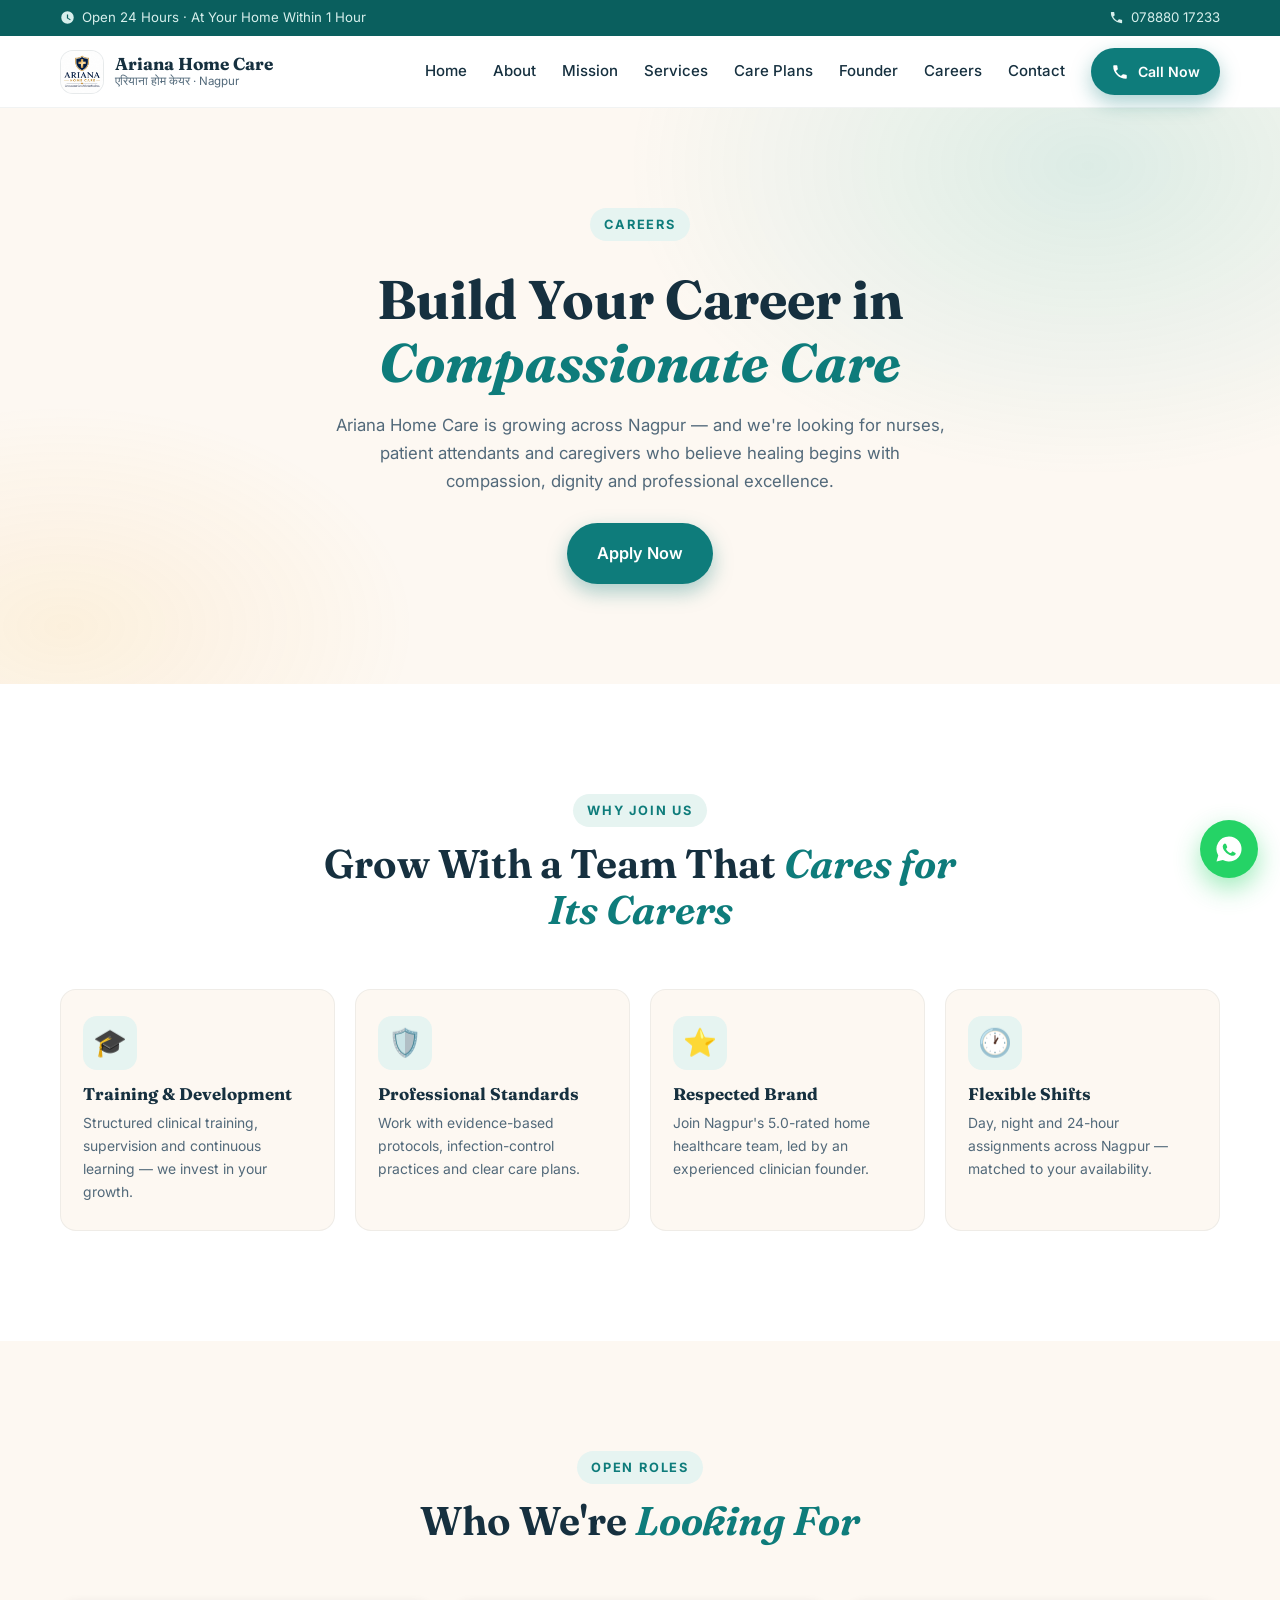
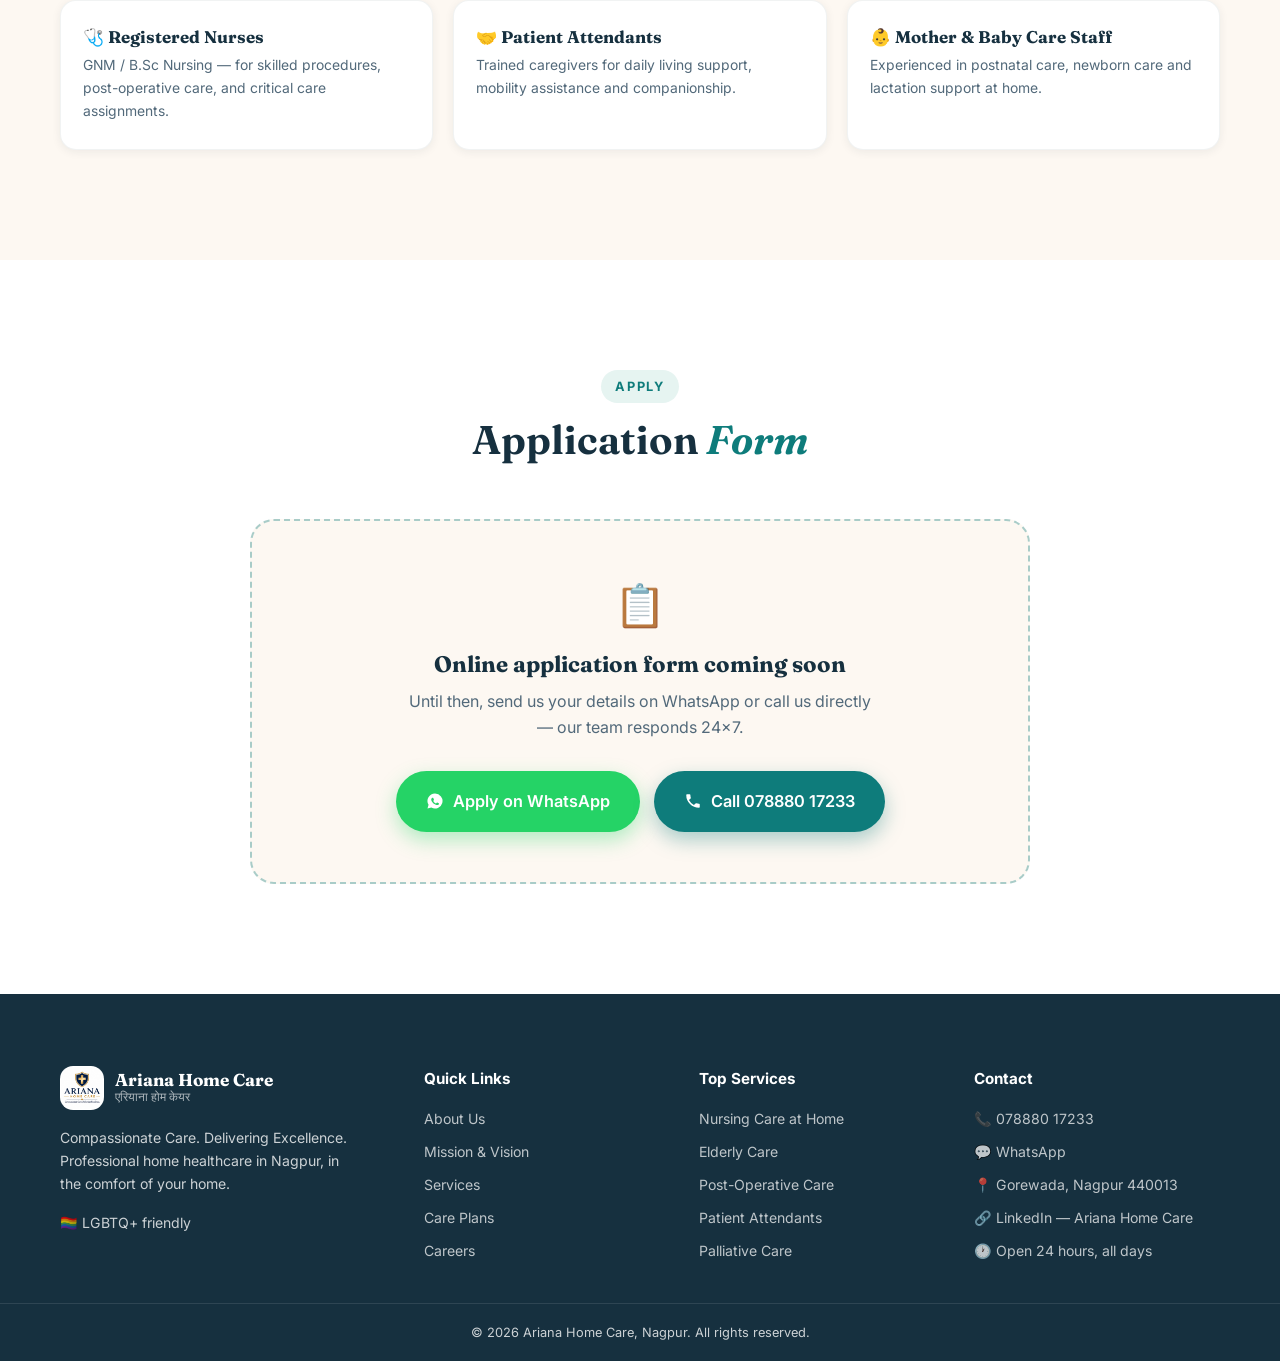
==== careers.html @ 1a9826b8 "Fit all mobile menu options on one screen without scrolling Tighter drawer spacing and the duplicate" ====
<!DOCTYPE html>
<html lang="en">
<head>
  <meta charset="UTF-8">
  <meta name="viewport" content="width=device-width, initial-scale=1.0">
  <title>Careers — Ariana Home Care | Join Our Nursing Team in Nagpur</title>
  <meta name="description" content="Join Ariana Home Care — Nagpur's 5.0-rated home healthcare team. We hire qualified nurses, patient attendants and caregivers. Apply now.">
  <link rel="preconnect" href="https://fonts.googleapis.com">
  <link rel="preconnect" href="https://fonts.gstatic.com" crossorigin>
  <link href="https://fonts.googleapis.com/css2?family=Fraunces:opsz,wght@9..144,500;9..144,600;9..144,700&family=Inter:wght@400;500;600;700&display=swap" rel="stylesheet">
  <link rel="stylesheet" href="styles.css?v=4">
  <link rel="icon" href="images/logo.jpeg" type="image/jpeg">
</head>
<body>

  <!-- ======= TOP BAR ======= -->
  <div class="topbar">
    <div class="container topbar-inner">
      <span class="topbar-item">
        <svg viewBox="0 0 24 24"><path d="M12 2a10 10 0 1 0 10 10A10 10 0 0 0 12 2Zm1 10.6 4 2.3-.8 1.3L11 13V7h2Z"/></svg>
        Open 24 Hours · At Your Home Within 1 Hour
      </span>
      <a class="topbar-item" href="tel:+917888017233">
        <svg viewBox="0 0 24 24"><path d="M6.6 10.8a15.6 15.6 0 0 0 6.6 6.6l2.2-2.2a1 1 0 0 1 1-.25 11.4 11.4 0 0 0 3.6.58 1 1 0 0 1 1 1V20a1 1 0 0 1-1 1A17 17 0 0 1 3 4a1 1 0 0 1 1-1h3.5a1 1 0 0 1 1 1 11.4 11.4 0 0 0 .57 3.6 1 1 0 0 1-.25 1Z"/></svg>
        078880 17233
      </a>
    </div>
  </div>

  <!-- ======= NAVBAR ======= -->
  <header class="navbar" id="navbar">
    <div class="container nav-inner">
      <a href="index.html" class="brand">
        <span class="brand-mark">
          <img src="images/logo.jpeg" alt="Ariana Home Care logo">
        </span>
        <span class="brand-text">
          <strong>Ariana Home Care</strong>
          <small>एरियाना होम केयर · Nagpur</small>
        </span>
      </a>
      <nav class="nav-links" id="navLinks">
        <div class="drawer-head">
          <img src="images/logo.jpeg" alt="Ariana Home Care logo">
          <div class="drawer-head-text">
            <strong>Ariana Home Care</strong>
            <small>Nagpur · Open 24×7</small>
          </div>
          <button class="drawer-close" id="drawerClose" aria-label="Close menu">
            <svg viewBox="0 0 24 24"><path d="M18.3 5.7 12 12l6.3 6.3-1.4 1.4L10.6 13.4 4.3 19.7 2.9 18.3 9.2 12 2.9 5.7l1.4-1.4 6.3 6.3 6.3-6.3Z" transform="translate(1.5 0)"/></svg>
          </button>
        </div>
        <a href="index.html">Home</a>
        <a href="index.html#about">About</a>
        <a href="index.html#mission">Mission</a>
        <a href="index.html#services">Services</a>
        <a href="index.html#care-scale">Care Plans</a>
        <a href="index.html#founder">Founder</a>
        <a href="careers.html" class="active">Careers</a>
        <a href="index.html#contact">Contact</a>
        <a href="tel:+917888017233" class="btn btn-primary nav-cta">
          <svg viewBox="0 0 24 24"><path d="M6.6 10.8a15.6 15.6 0 0 0 6.6 6.6l2.2-2.2a1 1 0 0 1 1-.25 11.4 11.4 0 0 0 3.6.58 1 1 0 0 1 1 1V20a1 1 0 0 1-1 1A17 17 0 0 1 3 4a1 1 0 0 1 1-1h3.5a1 1 0 0 1 1 1 11.4 11.4 0 0 0 .57 3.6 1 1 0 0 1-.25 1Z"/></svg>
          Call Now
        </a>
        <div class="drawer-foot">
          <a href="https://wa.me/917888017233?text=Hello%20Ariana%20Home%20Care%2C%20I%20want%20to%20apply%20for%20a%20job." target="_blank" rel="noopener" class="btn btn-whatsapp btn-block">
            <svg viewBox="0 0 24 24"><path d="M12 2a10 10 0 0 0-8.6 15.1L2 22l5.1-1.3A10 10 0 1 0 12 2Zm5.2 14.2c-.2.6-1.2 1.2-1.7 1.2-.4.1-1 .1-1.6-.1a14 14 0 0 1-1.5-.5 11.6 11.6 0 0 1-4.4-3.9 5 5 0 0 1-1-2.7 2.9 2.9 0 0 1 .9-2.2.9.9 0 0 1 .7-.3h.5c.2 0 .4 0 .6.4l.8 2c.1.2.1.4 0 .6l-.4.6-.3.3c-.1.2-.2.3-.1.5a7.6 7.6 0 0 0 1.4 1.8 8.7 8.7 0 0 0 2 1.3c.3.1.4.1.6-.1l.7-.9c.2-.2.4-.3.6-.2l1.8.9c.3.1.5.2.5.3a2.3 2.3 0 0 1-.1 1Z"/></svg>
            WhatsApp Us
          </a>
          <p class="drawer-note">⚡ We reach your home within 1 hour</p>
        </div>
      </nav>
      <button class="hamburger" id="hamburger" aria-label="Toggle menu" aria-expanded="false">
        <span></span><span></span><span></span>
      </button>
    </div>
    <div class="nav-backdrop" id="navBackdrop"></div>
  </header>

  <!-- ======= CAREERS HERO ======= -->
  <section class="careers-hero">
    <div class="container">
      <span class="eyebrow">Careers</span>
      <h1>Build Your Career in <em>Compassionate Care</em></h1>
      <p>
        Ariana Home Care is growing across Nagpur — and we're looking for nurses, patient
        attendants and caregivers who believe healing begins with compassion, dignity and
        professional excellence.
      </p>
      <a href="#apply" class="btn btn-primary btn-lg">Apply Now</a>
    </div>
  </section>

  <!-- ======= WHY JOIN ======= -->
  <section class="section careers-why">
    <div class="container">
      <div class="section-head reveal">
        <span class="eyebrow">Why Join Us</span>
        <h2>Grow With a Team That <em>Cares for Its Carers</em></h2>
      </div>
      <div class="why-grid">
        <div class="why-card reveal">
          <span class="service-icon">🎓</span>
          <h3>Training &amp; Development</h3>
          <p>Structured clinical training, supervision and continuous learning — we invest in your growth.</p>
        </div>
        <div class="why-card reveal">
          <span class="service-icon">🛡️</span>
          <h3>Professional Standards</h3>
          <p>Work with evidence-based protocols, infection-control practices and clear care plans.</p>
        </div>
        <div class="why-card reveal">
          <span class="service-icon">⭐</span>
          <h3>Respected Brand</h3>
          <p>Join Nagpur's 5.0-rated home healthcare team, led by an experienced clinician founder.</p>
        </div>
        <div class="why-card reveal">
          <span class="service-icon">🕐</span>
          <h3>Flexible Shifts</h3>
          <p>Day, night and 24-hour assignments across Nagpur — matched to your availability.</p>
        </div>
      </div>
    </div>
  </section>

  <!-- ======= ROLES ======= -->
  <section class="section careers-roles">
    <div class="container">
      <div class="section-head reveal">
        <span class="eyebrow">Open Roles</span>
        <h2>Who We're <em>Looking For</em></h2>
      </div>
      <div class="roles-grid">
        <div class="role-card reveal">
          <h3>🩺 Registered Nurses</h3>
          <p>GNM / B.Sc Nursing — for skilled procedures, post-operative care, and critical care assignments.</p>
        </div>
        <div class="role-card reveal">
          <h3>🤝 Patient Attendants</h3>
          <p>Trained caregivers for daily living support, mobility assistance and companionship.</p>
        </div>
        <div class="role-card reveal">
          <h3>👶 Mother &amp; Baby Care Staff</h3>
          <p>Experienced in postnatal care, newborn care and lactation support at home.</p>
        </div>
      </div>
    </div>
  </section>

  <!-- ======= APPLY ======= -->
  <section class="section careers-apply" id="apply">
    <div class="container">
      <div class="section-head reveal">
        <span class="eyebrow">Apply</span>
        <h2>Application <em>Form</em></h2>
      </div>
      <div class="apply-card reveal">
        <!-- ============================================================
             GOOGLE FORM PLACEHOLDER
             When your Google Form is ready, replace the .apply-placeholder
             div below with the form's embed iframe, e.g.:
             <iframe src="https://docs.google.com/forms/d/e/FORM_ID/viewform?embedded=true"
                     width="100%" height="1200" frameborder="0">Loading…</iframe>
             ============================================================ -->
        <div class="apply-placeholder">
          <span class="apply-icon">📋</span>
          <h3>Online application form coming soon</h3>
          <p>Until then, send us your details on WhatsApp or call us directly — our team responds 24×7.</p>
          <div class="hero-actions">
            <a href="https://wa.me/917888017233?text=Hello%20Ariana%20Home%20Care%2C%20I%20want%20to%20apply%20for%20a%20job.%0AName%3A%20%0ARole%3A%20%0AExperience%3A%20" target="_blank" rel="noopener" class="btn btn-whatsapp btn-lg">
              <svg viewBox="0 0 24 24"><path d="M12 2a10 10 0 0 0-8.6 15.1L2 22l5.1-1.3A10 10 0 1 0 12 2Zm5.2 14.2c-.2.6-1.2 1.2-1.7 1.2-.4.1-1 .1-1.6-.1a14 14 0 0 1-1.5-.5 11.6 11.6 0 0 1-4.4-3.9 5 5 0 0 1-1-2.7 2.9 2.9 0 0 1 .9-2.2.9.9 0 0 1 .7-.3h.5c.2 0 .4 0 .6.4l.8 2c.1.2.1.4 0 .6l-.4.6-.3.3c-.1.2-.2.3-.1.5a7.6 7.6 0 0 0 1.4 1.8 8.7 8.7 0 0 0 2 1.3c.3.1.4.1.6-.1l.7-.9c.2-.2.4-.3.6-.2l1.8.9c.3.1.5.2.5.3a2.3 2.3 0 0 1-.1 1Z"/></svg>
              Apply on WhatsApp
            </a>
            <a href="tel:+917888017233" class="btn btn-primary btn-lg">
              <svg viewBox="0 0 24 24"><path d="M6.6 10.8a15.6 15.6 0 0 0 6.6 6.6l2.2-2.2a1 1 0 0 1 1-.25 11.4 11.4 0 0 0 3.6.58 1 1 0 0 1 1 1V20a1 1 0 0 1-1 1A17 17 0 0 1 3 4a1 1 0 0 1 1-1h3.5a1 1 0 0 1 1 1 11.4 11.4 0 0 0 .57 3.6 1 1 0 0 1-.25 1Z"/></svg>
              Call 078880 17233
            </a>
          </div>
        </div>
      </div>
    </div>
  </section>

  <!-- ======= FOOTER ======= -->
  <footer class="footer">
    <div class="container footer-grid">
      <div class="footer-brand">
        <a href="index.html" class="brand brand-light">
          <span class="brand-mark">
            <img src="images/logo.jpeg" alt="Ariana Home Care logo">
          </span>
          <span class="brand-text"><strong>Ariana Home Care</strong><small>एरियाना होम केयर</small></span>
        </a>
        <p>Compassionate Care. Delivering Excellence. Professional home healthcare in Nagpur, in the comfort of your home.</p>
        <p class="footer-tag">🏳️‍🌈 LGBTQ+ friendly</p>
      </div>
      <div class="footer-col">
        <h4>Quick Links</h4>
        <a href="index.html#about">About Us</a>
        <a href="index.html#mission">Mission &amp; Vision</a>
        <a href="index.html#services">Services</a>
        <a href="index.html#care-scale">Care Plans</a>
        <a href="careers.html">Careers</a>
      </div>
      <div class="footer-col">
        <h4>Top Services</h4>
        <a href="index.html#services">Nursing Care at Home</a>
        <a href="index.html#services">Elderly Care</a>
        <a href="index.html#services">Post-Operative Care</a>
        <a href="index.html#services">Patient Attendants</a>
        <a href="index.html#services">Palliative Care</a>
      </div>
      <div class="footer-col">
        <h4>Contact</h4>
        <a href="tel:+917888017233">📞 078880 17233</a>
        <a href="https://wa.me/917888017233" target="_blank" rel="noopener">💬 WhatsApp</a>
        <a href="https://maps.app.goo.gl/9BTj2P8yyB4WMgLZ7" target="_blank" rel="noopener">📍 Gorewada, Nagpur 440013</a>
        <a href="https://www.linkedin.com/company/ariana-home-care/" target="_blank" rel="noopener">🔗 LinkedIn — Ariana Home Care</a>
        <span>🕐 Open 24 hours, all days</span>
      </div>
    </div>
    <div class="footer-bottom">
      <div class="container">
        <p>© <span id="year"></span> Ariana Home Care, Nagpur. All rights reserved.</p>
      </div>
    </div>
  </footer>

  <a href="https://wa.me/917888017233?text=Hello%20Ariana%20Home%20Care%2C%20I%20want%20to%20apply%20for%20a%20job." target="_blank" rel="noopener" class="float-whatsapp" aria-label="Chat on WhatsApp">
    <svg viewBox="0 0 24 24"><path d="M12 2a10 10 0 0 0-8.6 15.1L2 22l5.1-1.3A10 10 0 1 0 12 2Zm5.2 14.2c-.2.6-1.2 1.2-1.7 1.2-.4.1-1 .1-1.6-.1a14 14 0 0 1-1.5-.5 11.6 11.6 0 0 1-4.4-3.9 5 5 0 0 1-1-2.7 2.9 2.9 0 0 1 .9-2.2.9.9 0 0 1 .7-.3h.5c.2 0 .4 0 .6.4l.8 2c.1.2.1.4 0 .6l-.4.6-.3.3c-.1.2-.2.3-.1.5a7.6 7.6 0 0 0 1.4 1.8 8.7 8.7 0 0 0 2 1.3c.3.1.4.1.6-.1l.7-.9c.2-.2.4-.3.6-.2l1.8.9c.3.1.5.2.5.3a2.3 2.3 0 0 1-.1 1Z"/></svg>
  </a>

  <div class="mobile-callbar">
    <a href="tel:+917888017233" class="btn btn-primary">📞 Call Now</a>
    <a href="https://wa.me/917888017233" target="_blank" rel="noopener" class="btn btn-whatsapp">💬 WhatsApp</a>
  </div>

  <script src="script.js?v=3"></script>
</body>
</html>
---- styles.css ----
/* =====================================================
   Ariana Home Care — styles.css
   ===================================================== */
:root {
  --teal: #0e7c7b;
  --teal-dark: #0a5f5e;
  --teal-light: #17a398;
  --mint: #e6f4f1;
  --ink: #16303f;
  --slate: #52697a;
  --sand: #fdf8f2;
  --gold: #f4a825;
  --white: #ffffff;
  --wa: #25d366;
  --wa-dark: #1eb457;
  --radius: 16px;
  --radius-lg: 24px;
  --shadow-sm: 0 2px 10px rgba(22, 48, 63, 0.07);
  --shadow-md: 0 10px 30px rgba(22, 48, 63, 0.12);
  --shadow-lg: 0 22px 55px rgba(22, 48, 63, 0.16);
  --font-head: "Fraunces", Georgia, serif;
  --font-body: "Inter", system-ui, -apple-system, sans-serif;
}

* { margin: 0; padding: 0; box-sizing: border-box; }

html {
  scroll-behavior: smooth;
  scroll-padding-top: 90px;
  /* clip, not hidden: keeps the off-canvas mobile menu from creating a horizontal scrollbar
     without turning the root into a scroll container (which would break position: sticky) */
  overflow-x: hidden;
  overflow-x: clip;
}

body {
  font-family: var(--font-body);
  color: var(--ink);
  background: var(--white);
  line-height: 1.65;
  -webkit-font-smoothing: antialiased;
  overflow-x: hidden;
}

img, svg { display: block; }
a { text-decoration: none; color: inherit; }

.container {
  width: min(1160px, 92%);
  margin-inline: auto;
}

/* ---------- Typography ---------- */
h1, h2, h3 { font-family: var(--font-head); line-height: 1.15; }
h1 { font-size: clamp(2.1rem, 4.6vw, 3.4rem); font-weight: 700; }
h2 { font-size: clamp(1.7rem, 3.4vw, 2.5rem); font-weight: 650; }
h2 em, h1 em { font-style: italic; color: var(--teal); }

.eyebrow {
  display: inline-block;
  font-size: 0.8rem;
  font-weight: 700;
  letter-spacing: 0.14em;
  text-transform: uppercase;
  color: var(--teal);
  background: var(--mint);
  padding: 6px 14px;
  border-radius: 999px;
  margin-bottom: 14px;
}

.section { padding: clamp(64px, 9vw, 110px) 0; }

.section-head {
  max-width: 680px;
  margin: 0 auto clamp(36px, 5vw, 56px);
  text-align: center;
}
.section-head p { margin-top: 14px; color: var(--slate); }

/* ---------- Buttons ---------- */
.btn {
  display: inline-flex;
  align-items: center;
  gap: 9px;
  font-weight: 600;
  font-size: 0.95rem;
  padding: 12px 22px;
  border-radius: 999px;
  border: 2px solid transparent;
  cursor: pointer;
  transition: transform 0.18s ease, box-shadow 0.18s ease, background 0.18s ease;
  white-space: nowrap;
}
.btn svg { width: 18px; height: 18px; fill: currentColor; flex: none; }
.btn:hover { transform: translateY(-2px); }
.btn:active { transform: translateY(0); }

.btn-primary { background: var(--teal); color: var(--white); box-shadow: 0 8px 20px rgba(14, 124, 123, 0.35); }
.btn-primary:hover { background: var(--teal-dark); }

.btn-whatsapp { background: var(--wa); color: #fff; box-shadow: 0 8px 20px rgba(37, 211, 102, 0.35); }
.btn-whatsapp:hover { background: var(--wa-dark); }

.btn-light { background: var(--white); color: var(--teal-dark); box-shadow: var(--shadow-sm); }
.btn-outline { border-color: var(--teal); color: var(--teal); background: transparent; }
.btn-outline:hover { background: var(--mint); }

.btn-lg { padding: 15px 28px; font-size: 1.02rem; }
.btn-block { width: 100%; justify-content: center; }

/* ---------- Top bar ---------- */
.topbar {
  background: var(--teal-dark);
  color: #d7efec;
  font-size: 0.83rem;
  padding: 7px 0;
}
.topbar-inner { display: flex; justify-content: space-between; align-items: center; gap: 12px; }
.topbar-item { display: inline-flex; align-items: center; gap: 7px; color: inherit; }
.topbar-item svg { width: 15px; height: 15px; fill: currentColor; }
a.topbar-item:hover { color: #fff; }

/* ---------- Navbar ---------- */
.navbar {
  position: sticky;
  top: 0;
  z-index: 60;
  background: rgba(255, 255, 255, 0.92);
  backdrop-filter: blur(12px);
  border-bottom: 1px solid rgba(22, 48, 63, 0.06);
  transition: box-shadow 0.25s ease;
}
.navbar.scrolled { box-shadow: var(--shadow-sm); }

.nav-inner {
  display: flex;
  align-items: center;
  justify-content: space-between;
  padding: 12px 0;
  gap: 16px;
}

.brand { display: flex; align-items: center; gap: 11px; }
.brand-mark {
  width: 44px; height: 44px;
  border-radius: 13px;
  background: #fff;
  border: 1px solid rgba(22, 48, 63, 0.1);
  display: grid; place-items: center;
  flex: none;
  overflow: hidden;
}
.brand-mark img { width: 100%; height: 100%; object-fit: cover; }
.brand-text { display: flex; flex-direction: column; line-height: 1.2; }
.brand-text strong { font-family: var(--font-head); font-size: 1.08rem; color: var(--ink); }
.brand-text small { font-size: 0.72rem; color: var(--slate); }
.brand-light .brand-text strong { color: #fff; }
.brand-light .brand-text small { color: rgba(255,255,255,0.65); }

.nav-links { display: flex; align-items: center; gap: 26px; }
.nav-links a:not(.btn) {
  font-weight: 500;
  font-size: 0.94rem;
  color: var(--ink);
  position: relative;
  padding: 4px 0;
}
.nav-links a:not(.btn)::after {
  content: "";
  position: absolute;
  left: 0; bottom: -2px;
  width: 0; height: 2px;
  background: var(--teal);
  border-radius: 2px;
  transition: width 0.22s ease;
}
.nav-links a:not(.btn):hover::after,
.nav-links a.active::after { width: 100%; }

.nav-cta { padding: 10px 18px; font-size: 0.88rem; }

/* Drawer-only elements — hidden on desktop */
.drawer-head, .drawer-foot, .nav-backdrop { display: none; }

.hamburger {
  display: none;
  flex-direction: column;
  gap: 5px;
  background: none;
  border: 0;
  cursor: pointer;
  padding: 8px;
}
.hamburger span {
  width: 24px; height: 2.5px;
  background: var(--ink);
  border-radius: 2px;
  transition: transform 0.25s ease, opacity 0.25s ease;
}
.hamburger.open span:nth-child(1) { transform: translateY(7.5px) rotate(45deg); }
.hamburger.open span:nth-child(2) { opacity: 0; }
.hamburger.open span:nth-child(3) { transform: translateY(-7.5px) rotate(-45deg); }

/* ---------- Hero ---------- */
.hero {
  position: relative;
  background:
    radial-gradient(60% 90% at 85% 10%, rgba(23, 163, 152, 0.14), transparent 60%),
    radial-gradient(50% 70% at 5% 90%, rgba(244, 168, 37, 0.10), transparent 55%),
    var(--sand);
  padding: clamp(48px, 7vw, 90px) 0 clamp(80px, 9vw, 130px);
  overflow: hidden;
}

.hero-inner {
  display: grid;
  grid-template-columns: 1.05fr 0.95fr;
  gap: clamp(32px, 5vw, 64px);
  align-items: center;
}

.rating-pill {
  display: inline-flex;
  align-items: center;
  gap: 9px;
  background: var(--white);
  border: 1px solid rgba(22, 48, 63, 0.08);
  box-shadow: var(--shadow-sm);
  border-radius: 999px;
  padding: 7px 16px;
  font-size: 0.86rem;
  color: var(--slate);
  margin-bottom: 22px;
}
.stars { color: var(--gold); letter-spacing: 2px; font-size: 0.95rem; }

.hero-sub {
  margin-top: 18px;
  font-size: 1.08rem;
  color: var(--slate);
  max-width: 540px;
}

.hero-actions { display: flex; flex-wrap: wrap; gap: 14px; margin-top: 30px; }

.hero-trust {
  list-style: none;
  display: flex;
  flex-wrap: wrap;
  gap: 10px 24px;
  margin-top: 28px;
  font-size: 0.88rem;
  color: var(--slate);
  font-weight: 500;
}
.hero-trust li { display: inline-flex; align-items: center; gap: 7px; }
.hero-trust svg { width: 16px; height: 16px; fill: var(--teal); flex: none; }

/* Hero visual */
.hero-visual { position: relative; }
.hero-card-stack { position: relative; max-width: 460px; margin-inline: auto; }
.hero-illustration svg { width: 100%; height: auto; }

.float-card {
  position: absolute;
  display: flex;
  align-items: center;
  gap: 10px;
  background: var(--white);
  border-radius: 14px;
  box-shadow: var(--shadow-md);
  padding: 11px 16px;
  font-size: 0.8rem;
  animation: floaty 5s ease-in-out infinite;
}
.float-card small { display: block; color: var(--slate); }
.float-card strong { font-size: 0.86rem; }
.fc-icon { font-size: 1.3rem; }
.fc-1 { top: 6%; left: -4%; animation-delay: 0s; }
.fc-2 { top: 42%; right: -6%; animation-delay: 1.4s; }
.fc-3 { bottom: 4%; left: 2%; animation-delay: 2.8s; }

@keyframes floaty {
  0%, 100% { transform: translateY(0); }
  50% { transform: translateY(-10px); }
}

.hero-wave {
  position: absolute;
  left: 0; right: 0; bottom: -1px;
  line-height: 0;
}
.hero-wave svg { width: 100%; height: clamp(36px, 6vw, 70px); }

/* ---------- Stats ---------- */
.stats { background: var(--white); padding: 10px 0 clamp(40px, 5vw, 60px); }
.stats-grid {
  display: grid;
  grid-template-columns: repeat(4, 1fr);
  gap: 18px;
}
.stat {
  text-align: center;
  background: var(--mint);
  border-radius: var(--radius);
  padding: 26px 12px;
}
.stat strong {
  font-family: var(--font-head);
  font-size: clamp(1.7rem, 3vw, 2.3rem);
  color: var(--teal-dark);
  display: block;
}
.stat span { font-size: 0.84rem; color: var(--slate); font-weight: 500; }

/* ---------- About ---------- */
.about { background: var(--white); }
.about-grid {
  display: grid;
  grid-template-columns: 0.85fr 1.15fr;
  gap: clamp(36px, 6vw, 72px);
  align-items: center;
}
.about-frame svg { width: 100%; height: auto; border-radius: var(--radius-lg); }
.about-content h2 { margin-bottom: 18px; }
.about-content p { color: var(--slate); margin-bottom: 14px; }

.about-points {
  display: grid;
  grid-template-columns: 1fr 1fr;
  gap: 20px;
  margin-top: 28px;
}
.point { display: flex; gap: 13px; align-items: flex-start; }
.point-icon {
  width: 44px; height: 44px;
  flex: none;
  border-radius: 12px;
  background: var(--mint);
  display: grid; place-items: center;
}
.point-icon svg { width: 22px; height: 22px; fill: var(--teal); }
.point h4 { font-size: 0.97rem; margin-bottom: 3px; }
.point p { font-size: 0.85rem; color: var(--slate); margin: 0; }

/* ---------- Mission / Vision / Purpose ---------- */
.mission {
  background:
    radial-gradient(60% 80% at 90% 10%, rgba(23, 163, 152, 0.07), transparent 60%),
    var(--sand);
}
.mv-grid {
  display: grid;
  grid-template-columns: 1fr 1fr;
  gap: 24px;
}
.mv-card {
  background: var(--white);
  border-radius: var(--radius-lg);
  padding: clamp(26px, 4vw, 40px);
  box-shadow: var(--shadow-sm);
  border: 1px solid rgba(22, 48, 63, 0.06);
  border-top: 5px solid var(--teal);
  transition: transform 0.22s ease, box-shadow 0.22s ease;
}
.mv-card:hover { transform: translateY(-6px); box-shadow: var(--shadow-md); }
.mv-icon {
  font-size: 1.9rem;
  display: inline-grid;
  place-items: center;
  width: 60px; height: 60px;
  background: var(--mint);
  border-radius: 16px;
  margin-bottom: 16px;
  flex: none;
}
.mv-card h3 { font-size: 1.35rem; margin-bottom: 10px; }
.mv-card p { color: var(--slate); font-size: 0.94rem; }

.purpose-card {
  margin-top: 24px;
  display: flex;
  gap: 22px;
  align-items: flex-start;
  background: linear-gradient(135deg, var(--teal-dark), var(--teal));
  color: #fff;
  border-radius: var(--radius-lg);
  padding: clamp(26px, 4vw, 40px);
  box-shadow: var(--shadow-md);
}
.purpose-card .mv-icon { background: rgba(255, 255, 255, 0.15); margin-bottom: 0; }
.purpose-card h3 { font-size: 1.35rem; margin-bottom: 8px; color: #fff; }
.purpose-card p { color: rgba(255, 255, 255, 0.92); font-size: 0.96rem; max-width: 820px; }

/* ---------- Core Pillars (A.R.I.A.N.A.) ---------- */
.pillars {
  background:
    radial-gradient(70% 90% at 15% 0%, rgba(255, 255, 255, 0.08), transparent 60%),
    linear-gradient(150deg, var(--ink) 0%, #1b4552 55%, var(--teal-dark) 100%);
  color: #fff;
}
.section-head-light h2 { color: #fff; }
.section-head-light h2 em { color: #7fe0d2; }
.section-head-light p { color: rgba(255, 255, 255, 0.75); }
.eyebrow-light { background: rgba(255, 255, 255, 0.12); color: #9beade; }

.pillars-grid {
  display: grid;
  grid-template-columns: repeat(3, 1fr);
  gap: 20px;
}
.pillar-card {
  background: rgba(255, 255, 255, 0.06);
  border: 1px solid rgba(255, 255, 255, 0.14);
  border-radius: var(--radius);
  padding: 28px 24px;
  backdrop-filter: blur(4px);
  transition: transform 0.22s ease, background 0.22s ease;
}
.pillar-card:hover { transform: translateY(-6px); background: rgba(255, 255, 255, 0.1); }
.pillar-letter {
  display: inline-grid;
  place-items: center;
  width: 52px; height: 52px;
  border-radius: 14px;
  background: linear-gradient(135deg, #f4a825, #ffd166);
  color: var(--ink);
  font-family: var(--font-head);
  font-size: 1.7rem;
  font-weight: 700;
  margin-bottom: 16px;
  box-shadow: 0 8px 18px rgba(244, 168, 37, 0.3);
}
.pillar-card h3 { font-size: 1.12rem; margin-bottom: 8px; color: #fff; }
.pillar-card p { font-size: 0.87rem; color: rgba(255, 255, 255, 0.78); }

.brand-promise {
  margin-top: clamp(36px, 5vw, 56px);
  display: flex;
  align-items: center;
  justify-content: center;
  gap: 22px;
  background: var(--white);
  color: var(--ink);
  border-radius: var(--radius-lg);
  padding: clamp(22px, 3.5vw, 34px) clamp(24px, 4vw, 48px);
  box-shadow: var(--shadow-lg);
  max-width: 720px;
  margin-inline: auto;
}
.brand-promise img {
  width: 84px; height: 84px;
  border-radius: 50%;
  object-fit: cover;
  border: 3px solid var(--mint);
  flex: none;
}
.promise-label {
  display: block;
  font-size: 0.75rem;
  font-weight: 700;
  letter-spacing: 0.14em;
  text-transform: uppercase;
  color: var(--teal);
  margin-bottom: 4px;
}
.promise-line {
  font-family: var(--font-head);
  font-style: italic;
  font-size: clamp(1.15rem, 2.4vw, 1.55rem);
  color: var(--ink);
}

/* ---------- Services ---------- */
.services { background: var(--sand); }
.services-grid {
  display: grid;
  grid-template-columns: repeat(4, 1fr);
  gap: 20px;
}
.service-card {
  background: var(--white);
  border-radius: var(--radius);
  padding: 26px 22px;
  box-shadow: var(--shadow-sm);
  border: 1px solid rgba(22, 48, 63, 0.05);
  transition: transform 0.22s ease, box-shadow 0.22s ease;
}
.service-card:hover { transform: translateY(-6px); box-shadow: var(--shadow-md); }
.service-icon {
  font-size: 1.7rem;
  display: inline-grid;
  place-items: center;
  width: 54px; height: 54px;
  background: var(--mint);
  border-radius: 14px;
  margin-bottom: 14px;
}
.service-card h3 { font-size: 1.06rem; margin-bottom: 8px; }
.service-card p { font-size: 0.86rem; color: var(--slate); }

.service-card-cta {
  background: linear-gradient(140deg, var(--teal), var(--teal-light));
  color: #fff;
  display: flex;
  flex-direction: column;
  justify-content: center;
  gap: 10px;
}
.service-card-cta h3 { color: #fff; }
.service-card-cta p { color: rgba(255, 255, 255, 0.85); }
.service-card-cta .btn { align-self: flex-start; margin-top: 4px; }

/* ---------- Care Scale ---------- */
.care-scale {
  background:
    radial-gradient(70% 100% at 50% 0%, rgba(23, 163, 152, 0.08), transparent 70%),
    var(--white);
}
.scale-grid {
  display: grid;
  grid-template-columns: repeat(4, 1fr);
  gap: 20px;
}
.scale-grid { grid-template-columns: repeat(2, 1fr); }
.scale-card {
  border-radius: var(--radius);
  padding: 0;
  overflow: hidden;
  background: var(--white);
  border: 1px solid rgba(22, 48, 63, 0.08);
  border-top: 5px solid var(--teal-light);
  box-shadow: var(--shadow-sm);
  transition: transform 0.22s ease, box-shadow 0.22s ease;
}
.scale-img {
  width: 100%;
  aspect-ratio: 16 / 10;
  object-fit: cover;
  display: block;
}
.scale-body { padding: 22px 24px 26px; }
.scale-card:hover { transform: translateY(-6px); box-shadow: var(--shadow-md); }
.level-1 { border-top-color: #7fd1c0; }
.level-2 { border-top-color: #2ab7a9; }
.level-3 { border-top-color: #0e7c7b; }
.level-4 { border-top-color: #0a5f5e; }

.level-badge {
  display: inline-block;
  font-size: 0.72rem;
  font-weight: 700;
  letter-spacing: 0.1em;
  text-transform: uppercase;
  color: var(--teal-dark);
  background: var(--mint);
  border-radius: 999px;
  padding: 4px 12px;
  margin-bottom: 12px;
}
.scale-card h3 { font-size: 1.1rem; margin-bottom: 8px; }
.scale-card p { font-size: 0.87rem; color: var(--slate); }
.scale-note {
  text-align: center;
  margin-top: 28px;
  font-size: 0.88rem;
  color: var(--slate);
  font-style: italic;
}

/* ---------- How it works ---------- */
.how { background: var(--sand); }
.how-grid {
  display: grid;
  grid-template-columns: repeat(4, 1fr);
  gap: 20px;
  counter-reset: step;
}
.how-step {
  background: var(--white);
  border-radius: var(--radius);
  padding: 30px 22px;
  text-align: center;
  box-shadow: var(--shadow-sm);
  position: relative;
}
.how-num {
  display: grid;
  place-items: center;
  width: 52px; height: 52px;
  margin: 0 auto 16px;
  border-radius: 50%;
  background: linear-gradient(135deg, var(--teal), var(--teal-light));
  color: #fff;
  font-family: var(--font-head);
  font-size: 1.4rem;
  font-weight: 700;
  box-shadow: 0 8px 18px rgba(14, 124, 123, 0.3);
}
.how-step h3 { font-size: 1.05rem; margin-bottom: 8px; }
.how-step p { font-size: 0.86rem; color: var(--slate); }

/* ---------- Founder ---------- */
.founder { background: var(--white); }
.founder-grid {
  display: grid;
  grid-template-columns: 0.9fr 1.1fr;
  gap: clamp(36px, 6vw, 72px);
  align-items: center;
}
.founder-card {
  background: var(--sand);
  border: 1px solid rgba(22, 48, 63, 0.06);
  border-radius: var(--radius-lg);
  padding: 38px 32px;
  text-align: center;
  box-shadow: var(--shadow-sm);
}
.founder-avatar { width: 150px; height: 150px; margin: 0 auto 18px; }
.founder-avatar img {
  width: 100%;
  height: 100%;
  object-fit: cover;
  border-radius: 50%;
  border: 4px solid var(--white);
  box-shadow: 0 12px 30px rgba(14, 124, 123, 0.25), 0 0 0 3px var(--teal-light);
}
.founder-links { display: flex; flex-wrap: wrap; justify-content: center; gap: 10px; }
.founder-links .btn { font-size: 0.85rem; padding: 10px 16px; }
.founder-card h3 { font-size: 1.5rem; }
.founder-role { color: var(--teal); font-weight: 600; font-size: 0.9rem; margin: 4px 0 18px; }
.founder-creds {
  list-style: none;
  text-align: left;
  display: grid;
  gap: 10px;
  margin-bottom: 22px;
  font-size: 0.88rem;
  color: var(--slate);
}
.founder-creds li {
  background: var(--white);
  border-radius: 10px;
  padding: 10px 14px;
  box-shadow: var(--shadow-sm);
}
.founder-content h2 { margin-bottom: 18px; }
.founder-content p { color: var(--slate); margin-bottom: 14px; }
.founder-content blockquote {
  border-left: 4px solid var(--teal);
  background: var(--mint);
  border-radius: 0 var(--radius) var(--radius) 0;
  padding: 18px 22px;
  font-family: var(--font-head);
  font-style: italic;
  font-size: 1.05rem;
  color: var(--teal-dark);
  margin: 20px 0;
}

/* ---------- Rating band ---------- */
.rating-band {
  background: linear-gradient(135deg, var(--teal-dark), var(--teal) 55%, var(--teal-light));
  color: #fff;
}
.rating-inner {
  display: grid;
  grid-template-columns: auto 1fr;
  gap: clamp(30px, 5vw, 70px);
  align-items: center;
}
.rating-big { text-align: center; }
.rating-score {
  font-family: var(--font-head);
  font-size: clamp(4rem, 8vw, 6rem);
  font-weight: 700;
  line-height: 1;
  display: block;
}
.big-stars { font-size: 1.5rem; color: var(--gold); letter-spacing: 4px; display: block; margin: 8px 0; }
.rating-big p { font-size: 0.85rem; opacity: 0.85; max-width: 220px; margin-inline: auto; }
.rating-copy h2 { color: #fff; margin-bottom: 12px; }
.rating-copy h2 em { color: #ffe9c2; }
.rating-copy p { opacity: 0.9; margin-bottom: 22px; max-width: 560px; }

/* ---------- Contact ---------- */
.contact { background: var(--sand); }
.contact-grid {
  display: grid;
  grid-template-columns: 1fr 1.1fr;
  gap: clamp(28px, 4vw, 48px);
  margin-bottom: 40px;
}
.contact-info { display: grid; gap: 16px; align-content: start; }
.contact-card {
  display: flex;
  gap: 16px;
  align-items: flex-start;
  background: var(--white);
  border-radius: var(--radius);
  padding: 20px 22px;
  box-shadow: var(--shadow-sm);
  border: 1px solid rgba(22, 48, 63, 0.05);
  transition: transform 0.2s ease, box-shadow 0.2s ease;
}
a.contact-card:hover { transform: translateY(-3px); box-shadow: var(--shadow-md); }
.contact-icon {
  width: 48px; height: 48px;
  flex: none;
  border-radius: 13px;
  background: var(--mint);
  display: grid;
  place-items: center;
}
.contact-icon svg { width: 22px; height: 22px; fill: var(--teal); }
.contact-icon.wa { background: #e8f9ef; }
.contact-icon.wa svg { fill: var(--wa-dark); }
.contact-card h4 { font-size: 0.98rem; margin-bottom: 2px; }
.contact-card p { font-size: 0.87rem; color: var(--slate); }

/* Form */
.contact-form {
  background: var(--white);
  border-radius: var(--radius-lg);
  padding: clamp(24px, 4vw, 38px);
  box-shadow: var(--shadow-md);
  display: grid;
  gap: 16px;
}
.contact-form h3 { font-size: 1.35rem; }
.form-row { display: grid; grid-template-columns: 1fr 1fr; gap: 16px; }
.contact-form label {
  display: grid;
  gap: 6px;
  font-size: 0.83rem;
  font-weight: 600;
  color: var(--ink);
}
.contact-form input,
.contact-form select,
.contact-form textarea {
  font: inherit;
  font-size: 0.92rem;
  padding: 12px 14px;
  border: 1.5px solid rgba(22, 48, 63, 0.14);
  border-radius: 11px;
  background: var(--sand);
  color: var(--ink);
  transition: border-color 0.2s ease, box-shadow 0.2s ease;
  width: 100%;
}
.contact-form input:focus,
.contact-form select:focus,
.contact-form textarea:focus {
  outline: none;
  border-color: var(--teal);
  box-shadow: 0 0 0 3px rgba(14, 124, 123, 0.14);
  background: var(--white);
}
.contact-form textarea { resize: vertical; }
.form-note { font-size: 0.76rem; color: var(--slate); text-align: center; }

/* Map */
.map-wrap {
  border-radius: var(--radius-lg);
  overflow: hidden;
  box-shadow: var(--shadow-md);
  border: 1px solid rgba(22, 48, 63, 0.06);
}
.map-wrap iframe { width: 100%; height: 380px; border: 0; }

/* ---------- Careers page ---------- */
.careers-hero {
  background:
    radial-gradient(60% 90% at 85% 10%, rgba(23, 163, 152, 0.14), transparent 60%),
    radial-gradient(50% 70% at 5% 90%, rgba(244, 168, 37, 0.10), transparent 55%),
    var(--sand);
  padding: clamp(60px, 8vw, 100px) 0;
  text-align: center;
}
.careers-hero h1 { max-width: 700px; margin: 14px auto 0; }
.careers-hero p { max-width: 620px; margin: 18px auto 28px; color: var(--slate); font-size: 1.05rem; }

.careers-why { background: var(--white); }
.why-grid, .roles-grid {
  display: grid;
  grid-template-columns: repeat(4, 1fr);
  gap: 20px;
}
.roles-grid { grid-template-columns: repeat(3, 1fr); }
.why-card, .role-card {
  background: var(--sand);
  border: 1px solid rgba(22, 48, 63, 0.06);
  border-radius: var(--radius);
  padding: 26px 22px;
  transition: transform 0.22s ease, box-shadow 0.22s ease;
}
.why-card:hover, .role-card:hover { transform: translateY(-6px); box-shadow: var(--shadow-md); }
.why-card h3, .role-card h3 { font-size: 1.06rem; margin-bottom: 8px; }
.why-card p, .role-card p { font-size: 0.87rem; color: var(--slate); }

.careers-roles { background: var(--sand); }
.careers-roles .role-card { background: var(--white); box-shadow: var(--shadow-sm); }

.careers-apply { background: var(--white); }
.apply-card {
  max-width: 780px;
  margin-inline: auto;
  background: var(--sand);
  border: 2px dashed rgba(14, 124, 123, 0.35);
  border-radius: var(--radius-lg);
  padding: clamp(30px, 5vw, 50px);
}
.apply-placeholder { text-align: center; }
.apply-icon { font-size: 2.6rem; display: block; margin-bottom: 12px; }
.apply-placeholder h3 { font-size: 1.4rem; margin-bottom: 10px; }
.apply-placeholder p { color: var(--slate); max-width: 480px; margin: 0 auto 24px; }
.apply-placeholder .hero-actions { justify-content: center; }

@media (max-width: 1024px) { .why-grid { grid-template-columns: repeat(2, 1fr); } }
@media (max-width: 860px) { .roles-grid { grid-template-columns: 1fr; } }
@media (max-width: 640px) { .why-grid { grid-template-columns: 1fr; } }

/* ---------- Footer ---------- */
.footer { background: var(--ink); color: rgba(255, 255, 255, 0.78); }
.footer-grid {
  display: grid;
  grid-template-columns: 1.4fr 1fr 1fr 1.1fr;
  gap: clamp(28px, 4vw, 52px);
  padding: clamp(48px, 6vw, 72px) 0 40px;
}
.footer-brand p { font-size: 0.88rem; margin-top: 16px; max-width: 300px; }
.footer-tag { font-size: 0.82rem; }
.footer .brand-mark { background: #fff; border-color: rgba(255, 255, 255, 0.2); }
.footer-col { display: grid; gap: 10px; align-content: start; }
.footer-col h4 {
  color: #fff;
  font-size: 0.95rem;
  margin-bottom: 6px;
  font-family: var(--font-body);
}
.footer-col a, .footer-col span { font-size: 0.88rem; color: rgba(255, 255, 255, 0.72); }
.footer-col a:hover { color: #fff; }
.footer-bottom {
  border-top: 1px solid rgba(255, 255, 255, 0.1);
  padding: 18px 0;
  font-size: 0.8rem;
  text-align: center;
}

/* ---------- Floating actions ---------- */
.float-whatsapp {
  position: fixed;
  right: 22px;
  bottom: 22px;
  z-index: 70;
  width: 58px; height: 58px;
  border-radius: 50%;
  background: var(--wa);
  display: grid;
  place-items: center;
  box-shadow: 0 10px 26px rgba(37, 211, 102, 0.45);
  animation: pulse 2.4s ease-in-out infinite;
  transition: transform 0.2s ease;
}
.float-whatsapp:hover { transform: scale(1.08); }
.float-whatsapp svg { width: 30px; height: 30px; fill: #fff; }

@keyframes pulse {
  0%, 100% { box-shadow: 0 10px 26px rgba(37, 211, 102, 0.45), 0 0 0 0 rgba(37, 211, 102, 0.35); }
  50% { box-shadow: 0 10px 26px rgba(37, 211, 102, 0.45), 0 0 0 14px rgba(37, 211, 102, 0); }
}

.mobile-callbar {
  display: none;
  position: fixed;
  left: 0; right: 0; bottom: 0;
  z-index: 65;
  background: var(--white);
  box-shadow: 0 -6px 24px rgba(22, 48, 63, 0.14);
  padding: 10px 14px;
  gap: 10px;
}
.mobile-callbar .btn { flex: 1; justify-content: center; }

/* ---------- Reveal animation ---------- */
.reveal {
  opacity: 0;
  transform: translateY(26px);
  transition: opacity 0.7s ease, transform 0.7s ease;
}
.reveal.visible { opacity: 1; transform: translateY(0); }

@media (prefers-reduced-motion: reduce) {
  html { scroll-behavior: auto; }
  .reveal { opacity: 1; transform: none; transition: none; }
  .float-card, .float-whatsapp { animation: none; }
}

/* =====================================================
   Responsive
   ===================================================== */
@media (max-width: 1024px) {
  .services-grid { grid-template-columns: repeat(3, 1fr); }
  .scale-grid, .how-grid { grid-template-columns: repeat(2, 1fr); }
  .pillars-grid { grid-template-columns: repeat(2, 1fr); }
  .footer-grid { grid-template-columns: 1fr 1fr; }
}

@media (max-width: 860px) {
  .hero-inner { grid-template-columns: 1fr; text-align: center; }
  .hero-sub { margin-inline: auto; }
  .hero-actions, .hero-trust { justify-content: center; }
  .hero-visual { max-width: 420px; margin: 12px auto 0; }
  .fc-1 { left: 0; }
  .fc-2 { right: 0; }

  .about-grid, .founder-grid, .mv-grid { grid-template-columns: 1fr; }
  .about-visual { max-width: 420px; margin-inline: auto; }
  .rating-inner { grid-template-columns: 1fr; text-align: center; }
  .rating-copy .btn { margin-inline: auto; }
  .contact-grid { grid-template-columns: 1fr; }

  /* Mobile nav — slide-in drawer */
  .hamburger { display: flex; }
  .nav-links {
    position: fixed;
    top: 0; right: 0; bottom: 0; left: auto;
    width: min(330px, 86vw);
    background: var(--white);
    flex-direction: column;
    justify-content: flex-start;
    align-items: stretch;
    gap: 0;
    padding: 14px 20px 18px;
    border-radius: 22px 0 0 22px;
    box-shadow: -20px 0 55px rgba(22, 48, 63, 0.25);
    transform: translateX(110%);
    transition: transform 0.32s cubic-bezier(0.2, 0.8, 0.2, 1);
    overflow-y: auto;
    scrollbar-width: none;          /* Firefox */
    -ms-overflow-style: none;       /* old Edge/IE */
    z-index: 80;
  }
  .nav-links::-webkit-scrollbar { display: none; } /* Chrome/Safari */
  .nav-links.open { transform: translateX(0); }

  .nav-backdrop {
    display: block;
    position: fixed;
    inset: 0;
    background: rgba(22, 48, 63, 0.5);
    backdrop-filter: blur(2px);
    opacity: 0;
    pointer-events: none;
    transition: opacity 0.3s ease;
    z-index: 75;
  }
  .nav-backdrop.open { opacity: 1; pointer-events: auto; }

  .drawer-head {
    display: flex;
    align-items: center;
    gap: 12px;
    padding-bottom: 12px;
    border-bottom: 1px solid rgba(22, 48, 63, 0.08);
    margin-bottom: 4px;
  }
  .drawer-head img {
    width: 40px; height: 40px;
    border-radius: 12px;
    object-fit: cover;
    border: 1px solid rgba(22, 48, 63, 0.1);
    flex: none;
  }
  .drawer-head-text { display: flex; flex-direction: column; line-height: 1.25; min-width: 0; }
  .drawer-head-text strong { font-family: var(--font-head); font-size: 1.02rem; color: var(--ink); }
  .drawer-head-text small { font-size: 0.74rem; color: var(--slate); }
  .drawer-close {
    margin-left: auto;
    width: 38px; height: 38px;
    border: 0;
    border-radius: 50%;
    background: var(--mint);
    display: grid;
    place-items: center;
    cursor: pointer;
    flex: none;
  }
  .drawer-close svg { width: 16px; height: 16px; fill: var(--teal-dark); }

  .nav-links a:not(.btn) {
    font-size: 0.95rem;
    font-weight: 600;
    padding: 9px 4px;
    border-bottom: 1px solid rgba(22, 48, 63, 0.06);
    display: flex;
    align-items: center;
    justify-content: space-between;
  }
  .nav-links a:not(.btn)::before { content: none; }
  .nav-links a:not(.btn)::after {
    content: "›";
    position: static;
    width: auto; height: auto;
    background: none;
    font-size: 1.2rem;
    color: rgba(22, 48, 63, 0.35);
    transition: none;
  }
  .nav-links a.active { color: var(--teal); }
  .nav-links a.active::after { color: var(--teal); }

  .nav-links .nav-cta {
    margin-top: 12px;
    justify-content: center;
    padding: 11px;
    font-size: 0.95rem;
  }
  .drawer-foot { display: block; margin-top: 0; }
  /* The sticky call bar at the bottom of the screen already offers
     WhatsApp, so the drawer skips the duplicate button to fit one screen */
  .drawer-foot .btn { display: none; }
  .drawer-note {
    margin-top: 10px;
    text-align: center;
    font-size: 0.8rem;
    font-weight: 600;
    color: var(--teal-dark);
    background: var(--mint);
    border-radius: 10px;
    padding: 8px 12px;
  }

  .mobile-callbar { display: flex; }
  .float-whatsapp { bottom: 84px; }
  body { padding-bottom: 68px; }
}

@media (max-width: 640px) {
  .topbar-inner { justify-content: center; }
  .topbar-inner .topbar-item:first-child { display: none; }
  .services-grid { grid-template-columns: 1fr 1fr; }
  .stats-grid { grid-template-columns: 1fr 1fr; }
  .about-points { grid-template-columns: 1fr; }
  .form-row { grid-template-columns: 1fr; }
  .scale-grid, .how-grid { grid-template-columns: 1fr; }
  .pillars-grid, .mv-grid { grid-template-columns: 1fr; }
  .purpose-card { flex-direction: column; }
  .brand-promise { flex-direction: column; text-align: center; }
  .footer-grid { grid-template-columns: 1fr; }
}

@media (max-width: 460px) {
  .services-grid { grid-template-columns: 1fr; }
  .hero-actions .btn { width: 100%; justify-content: center; }
  .float-card { font-size: 0.72rem; padding: 9px 12px; }
}
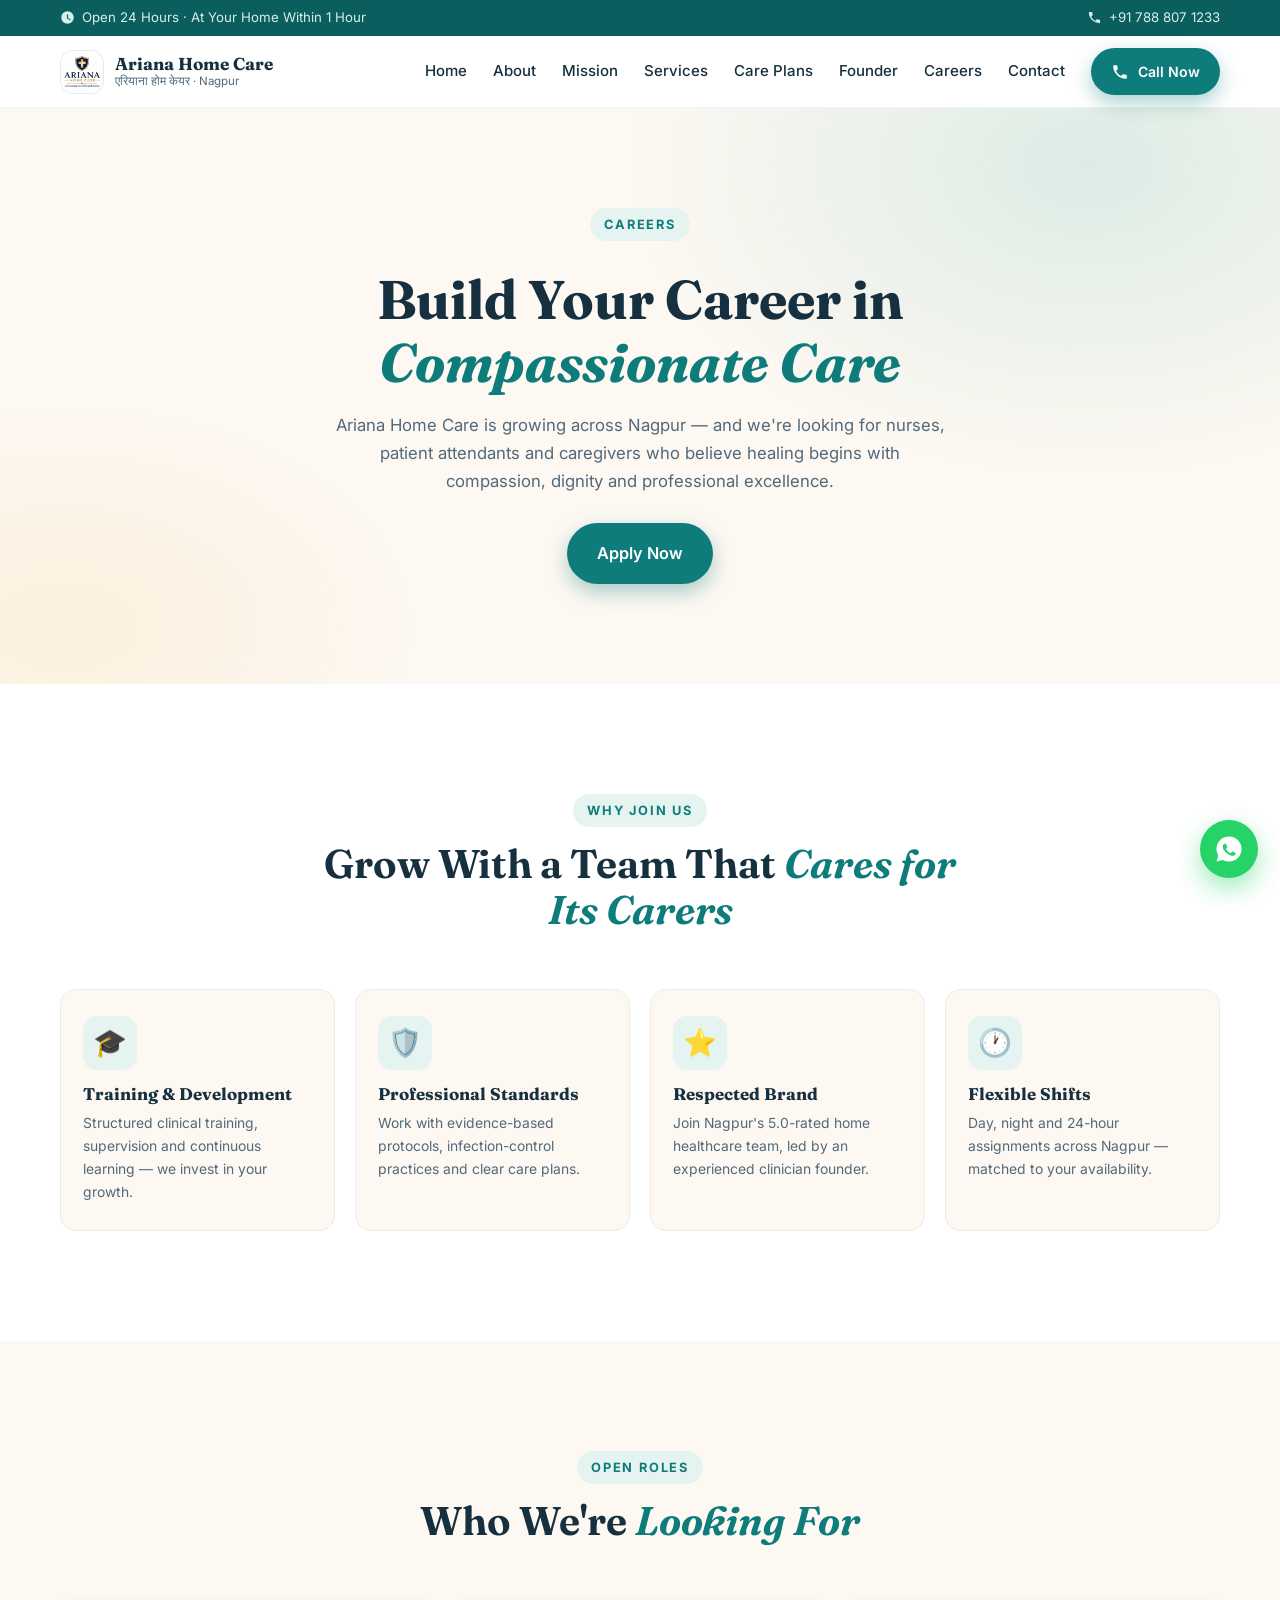
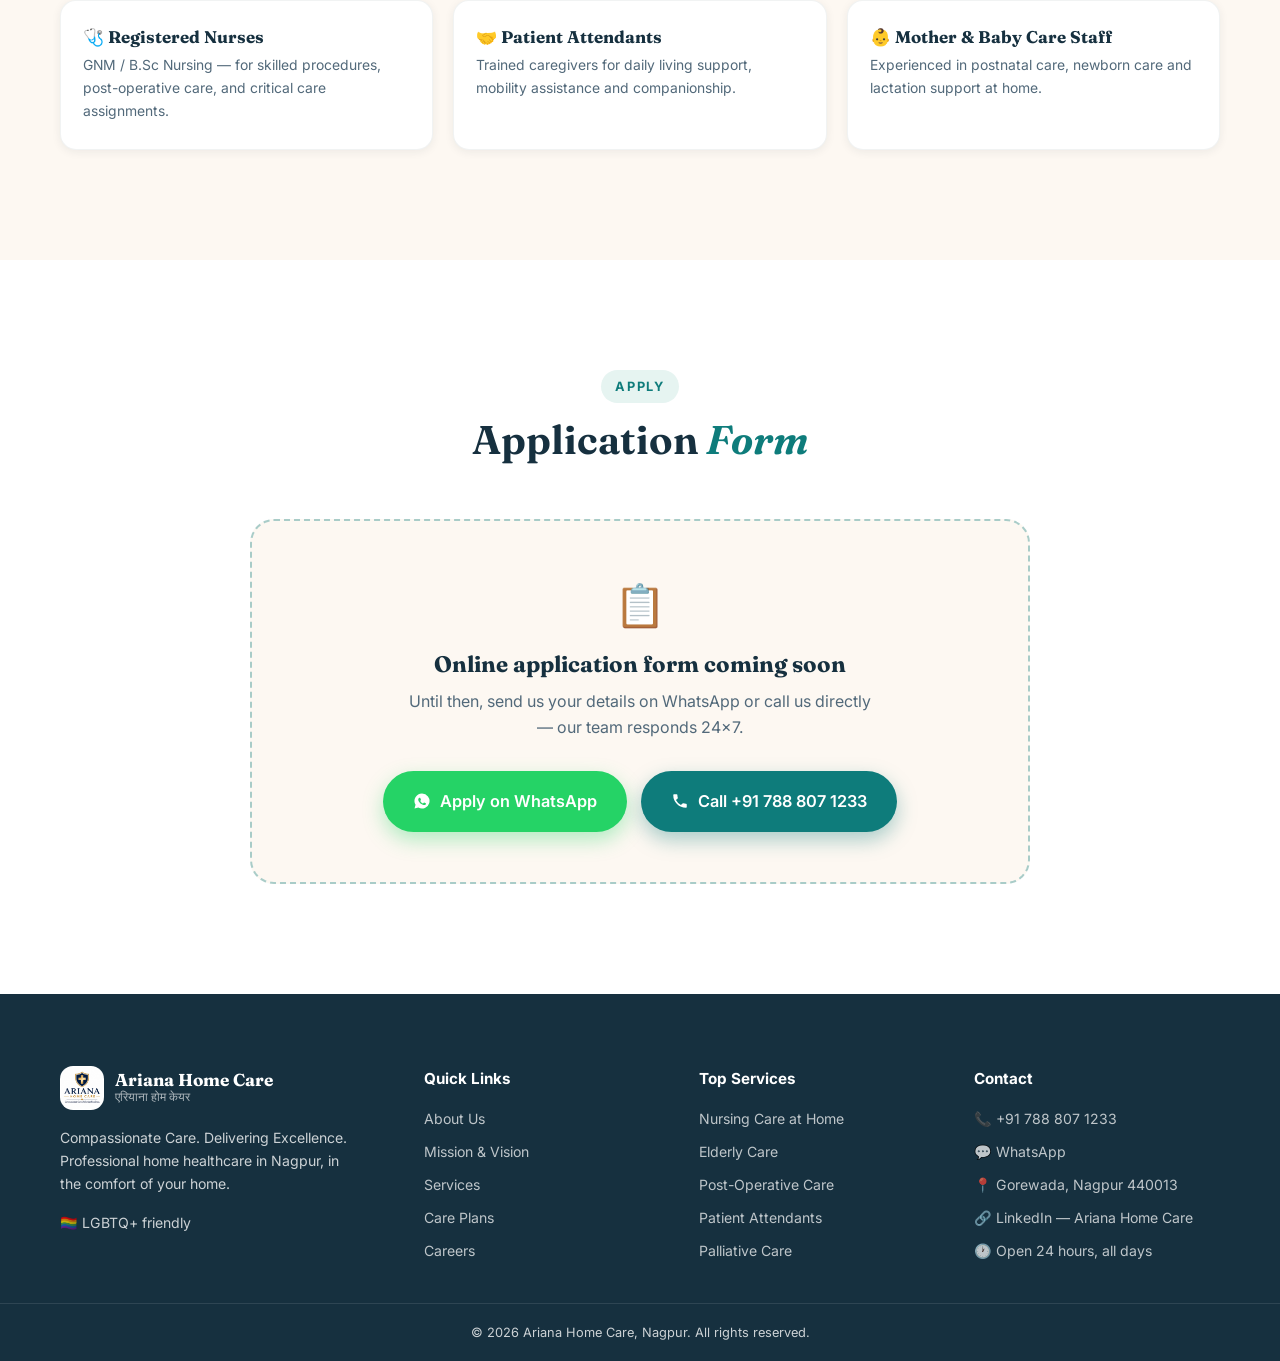
==== commit 16b2e113: "Update contact number site-wide and polish phone UI All tel: links, WhatsApp links and displayed num" ====
--- a/careers.html
+++ b/careers.html
@@ -8,7 +8,7 @@
   <link rel="preconnect" href="https://fonts.googleapis.com">
   <link rel="preconnect" href="https://fonts.gstatic.com" crossorigin>
   <link href="https://fonts.googleapis.com/css2?family=Fraunces:opsz,wght@9..144,500;9..144,600;9..144,700&family=Inter:wght@400;500;600;700&display=swap" rel="stylesheet">
-  <link rel="stylesheet" href="styles.css?v=4">
+  <link rel="stylesheet" href="styles.css?v=5">
   <link rel="icon" href="images/logo.jpeg" type="image/jpeg">
 </head>
 <body>
@@ -20,9 +20,9 @@
         <svg viewBox="0 0 24 24"><path d="M12 2a10 10 0 1 0 10 10A10 10 0 0 0 12 2Zm1 10.6 4 2.3-.8 1.3L11 13V7h2Z"/></svg>
         Open 24 Hours · At Your Home Within 1 Hour
       </span>
-      <a class="topbar-item" href="tel:+917888017233">
+      <a class="topbar-item" href="tel:+917888071233">
         <svg viewBox="0 0 24 24"><path d="M6.6 10.8a15.6 15.6 0 0 0 6.6 6.6l2.2-2.2a1 1 0 0 1 1-.25 11.4 11.4 0 0 0 3.6.58 1 1 0 0 1 1 1V20a1 1 0 0 1-1 1A17 17 0 0 1 3 4a1 1 0 0 1 1-1h3.5a1 1 0 0 1 1 1 11.4 11.4 0 0 0 .57 3.6 1 1 0 0 1-.25 1Z"/></svg>
-        078880 17233
+        +91 788 807 1233
       </a>
     </div>
   </div>
@@ -58,12 +58,12 @@
         <a href="index.html#founder">Founder</a>
         <a href="careers.html" class="active">Careers</a>
         <a href="index.html#contact">Contact</a>
-        <a href="tel:+917888017233" class="btn btn-primary nav-cta">
+        <a href="tel:+917888071233" class="btn btn-primary nav-cta">
           <svg viewBox="0 0 24 24"><path d="M6.6 10.8a15.6 15.6 0 0 0 6.6 6.6l2.2-2.2a1 1 0 0 1 1-.25 11.4 11.4 0 0 0 3.6.58 1 1 0 0 1 1 1V20a1 1 0 0 1-1 1A17 17 0 0 1 3 4a1 1 0 0 1 1-1h3.5a1 1 0 0 1 1 1 11.4 11.4 0 0 0 .57 3.6 1 1 0 0 1-.25 1Z"/></svg>
           Call Now
         </a>
         <div class="drawer-foot">
-          <a href="https://wa.me/917888017233?text=Hello%20Ariana%20Home%20Care%2C%20I%20want%20to%20apply%20for%20a%20job." target="_blank" rel="noopener" class="btn btn-whatsapp btn-block">
+          <a href="https://wa.me/917888071233?text=Hello%20Ariana%20Home%20Care%2C%20I%20want%20to%20apply%20for%20a%20job." target="_blank" rel="noopener" class="btn btn-whatsapp btn-block">
             <svg viewBox="0 0 24 24"><path d="M12 2a10 10 0 0 0-8.6 15.1L2 22l5.1-1.3A10 10 0 1 0 12 2Zm5.2 14.2c-.2.6-1.2 1.2-1.7 1.2-.4.1-1 .1-1.6-.1a14 14 0 0 1-1.5-.5 11.6 11.6 0 0 1-4.4-3.9 5 5 0 0 1-1-2.7 2.9 2.9 0 0 1 .9-2.2.9.9 0 0 1 .7-.3h.5c.2 0 .4 0 .6.4l.8 2c.1.2.1.4 0 .6l-.4.6-.3.3c-.1.2-.2.3-.1.5a7.6 7.6 0 0 0 1.4 1.8 8.7 8.7 0 0 0 2 1.3c.3.1.4.1.6-.1l.7-.9c.2-.2.4-.3.6-.2l1.8.9c.3.1.5.2.5.3a2.3 2.3 0 0 1-.1 1Z"/></svg>
             WhatsApp Us
           </a>
@@ -167,13 +167,13 @@
           <h3>Online application form coming soon</h3>
           <p>Until then, send us your details on WhatsApp or call us directly — our team responds 24×7.</p>
           <div class="hero-actions">
-            <a href="https://wa.me/917888017233?text=Hello%20Ariana%20Home%20Care%2C%20I%20want%20to%20apply%20for%20a%20job.%0AName%3A%20%0ARole%3A%20%0AExperience%3A%20" target="_blank" rel="noopener" class="btn btn-whatsapp btn-lg">
+            <a href="https://wa.me/917888071233?text=Hello%20Ariana%20Home%20Care%2C%20I%20want%20to%20apply%20for%20a%20job.%0AName%3A%20%0ARole%3A%20%0AExperience%3A%20" target="_blank" rel="noopener" class="btn btn-whatsapp btn-lg">
               <svg viewBox="0 0 24 24"><path d="M12 2a10 10 0 0 0-8.6 15.1L2 22l5.1-1.3A10 10 0 1 0 12 2Zm5.2 14.2c-.2.6-1.2 1.2-1.7 1.2-.4.1-1 .1-1.6-.1a14 14 0 0 1-1.5-.5 11.6 11.6 0 0 1-4.4-3.9 5 5 0 0 1-1-2.7 2.9 2.9 0 0 1 .9-2.2.9.9 0 0 1 .7-.3h.5c.2 0 .4 0 .6.4l.8 2c.1.2.1.4 0 .6l-.4.6-.3.3c-.1.2-.2.3-.1.5a7.6 7.6 0 0 0 1.4 1.8 8.7 8.7 0 0 0 2 1.3c.3.1.4.1.6-.1l.7-.9c.2-.2.4-.3.6-.2l1.8.9c.3.1.5.2.5.3a2.3 2.3 0 0 1-.1 1Z"/></svg>
               Apply on WhatsApp
             </a>
-            <a href="tel:+917888017233" class="btn btn-primary btn-lg">
+            <a href="tel:+917888071233" class="btn btn-primary btn-lg">
               <svg viewBox="0 0 24 24"><path d="M6.6 10.8a15.6 15.6 0 0 0 6.6 6.6l2.2-2.2a1 1 0 0 1 1-.25 11.4 11.4 0 0 0 3.6.58 1 1 0 0 1 1 1V20a1 1 0 0 1-1 1A17 17 0 0 1 3 4a1 1 0 0 1 1-1h3.5a1 1 0 0 1 1 1 11.4 11.4 0 0 0 .57 3.6 1 1 0 0 1-.25 1Z"/></svg>
-              Call 078880 17233
+              Call +91 788 807 1233
             </a>
           </div>
         </div>
@@ -212,8 +212,8 @@
       </div>
       <div class="footer-col">
         <h4>Contact</h4>
-        <a href="tel:+917888017233">📞 078880 17233</a>
-        <a href="https://wa.me/917888017233" target="_blank" rel="noopener">💬 WhatsApp</a>
+        <a href="tel:+917888071233">📞 +91 788 807 1233</a>
+        <a href="https://wa.me/917888071233" target="_blank" rel="noopener">💬 WhatsApp</a>
         <a href="https://maps.app.goo.gl/9BTj2P8yyB4WMgLZ7" target="_blank" rel="noopener">📍 Gorewada, Nagpur 440013</a>
         <a href="https://www.linkedin.com/company/ariana-home-care/" target="_blank" rel="noopener">🔗 LinkedIn — Ariana Home Care</a>
         <span>🕐 Open 24 hours, all days</span>
@@ -226,13 +226,13 @@
     </div>
   </footer>
 
-  <a href="https://wa.me/917888017233?text=Hello%20Ariana%20Home%20Care%2C%20I%20want%20to%20apply%20for%20a%20job." target="_blank" rel="noopener" class="float-whatsapp" aria-label="Chat on WhatsApp">
+  <a href="https://wa.me/917888071233?text=Hello%20Ariana%20Home%20Care%2C%20I%20want%20to%20apply%20for%20a%20job." target="_blank" rel="noopener" class="float-whatsapp" aria-label="Chat on WhatsApp">
     <svg viewBox="0 0 24 24"><path d="M12 2a10 10 0 0 0-8.6 15.1L2 22l5.1-1.3A10 10 0 1 0 12 2Zm5.2 14.2c-.2.6-1.2 1.2-1.7 1.2-.4.1-1 .1-1.6-.1a14 14 0 0 1-1.5-.5 11.6 11.6 0 0 1-4.4-3.9 5 5 0 0 1-1-2.7 2.9 2.9 0 0 1 .9-2.2.9.9 0 0 1 .7-.3h.5c.2 0 .4 0 .6.4l.8 2c.1.2.1.4 0 .6l-.4.6-.3.3c-.1.2-.2.3-.1.5a7.6 7.6 0 0 0 1.4 1.8 8.7 8.7 0 0 0 2 1.3c.3.1.4.1.6-.1l.7-.9c.2-.2.4-.3.6-.2l1.8.9c.3.1.5.2.5.3a2.3 2.3 0 0 1-.1 1Z"/></svg>
   </a>
 
   <div class="mobile-callbar">
-    <a href="tel:+917888017233" class="btn btn-primary">📞 Call Now</a>
-    <a href="https://wa.me/917888017233" target="_blank" rel="noopener" class="btn btn-whatsapp">💬 WhatsApp</a>
+    <a href="tel:+917888071233" class="btn btn-primary">📞 Call Now</a>
+    <a href="https://wa.me/917888071233" target="_blank" rel="noopener" class="btn btn-whatsapp">💬 WhatsApp</a>
   </div>
 
   <script src="script.js?v=3"></script>
--- a/styles.css
+++ b/styles.css
@@ -39,6 +39,7 @@
   background: var(--white);
   line-height: 1.65;
   -webkit-font-smoothing: antialiased;
+  -webkit-tap-highlight-color: transparent;
   overflow-x: hidden;
 }
 
@@ -879,7 +880,8 @@
   z-index: 65;
   background: var(--white);
   box-shadow: 0 -6px 24px rgba(22, 48, 63, 0.14);
-  padding: 10px 14px;
+  /* safe-area keeps buttons above iPhone home indicator */
+  padding: 10px 14px calc(10px + env(safe-area-inset-bottom, 0px));
   gap: 10px;
 }
 .mobile-callbar .btn { flex: 1; justify-content: center; }
@@ -1042,7 +1044,8 @@
   .topbar-inner { justify-content: center; }
   .topbar-inner .topbar-item:first-child { display: none; }
   .services-grid { grid-template-columns: 1fr 1fr; }
-  .stats-grid { grid-template-columns: 1fr 1fr; }
+  .stats-grid { grid-template-columns: 1fr 1fr; gap: 12px; }
+  .stat { padding: 18px 10px; }
   .about-points { grid-template-columns: 1fr; }
   .form-row { grid-template-columns: 1fr; }
   .scale-grid, .how-grid { grid-template-columns: 1fr; }
@@ -1050,10 +1053,29 @@
   .purpose-card { flex-direction: column; }
   .brand-promise { flex-direction: column; text-align: center; }
   .footer-grid { grid-template-columns: 1fr; }
+
+  /* Phone-first polish */
+  .hero { padding-top: 34px; }
+  .hero-sub { font-size: 1rem; }
+  .section { padding: 52px 0; }
+  .section-head { margin-bottom: 30px; }
+  .map-wrap iframe { height: 300px; }
+  /* 16px inputs stop iOS Safari from zooming in on focus */
+  .contact-form input,
+  .contact-form select,
+  .contact-form textarea { font-size: 16px; }
+  .contact-card { padding: 16px 18px; }
+  .rating-score { font-size: 3.6rem; }
 }
 
 @media (max-width: 460px) {
   .services-grid { grid-template-columns: 1fr; }
   .hero-actions .btn { width: 100%; justify-content: center; }
   .float-card { font-size: 0.72rem; padding: 9px 12px; }
-}
+  .brand-text strong { font-size: 0.98rem; }
+  .brand-text small { font-size: 0.66rem; }
+  .brand-mark { width: 40px; height: 40px; }
+  .btn-lg { padding: 14px 22px; font-size: 0.98rem; }
+  .service-card { padding: 22px 18px; }
+  .container { width: 92%; }
+}
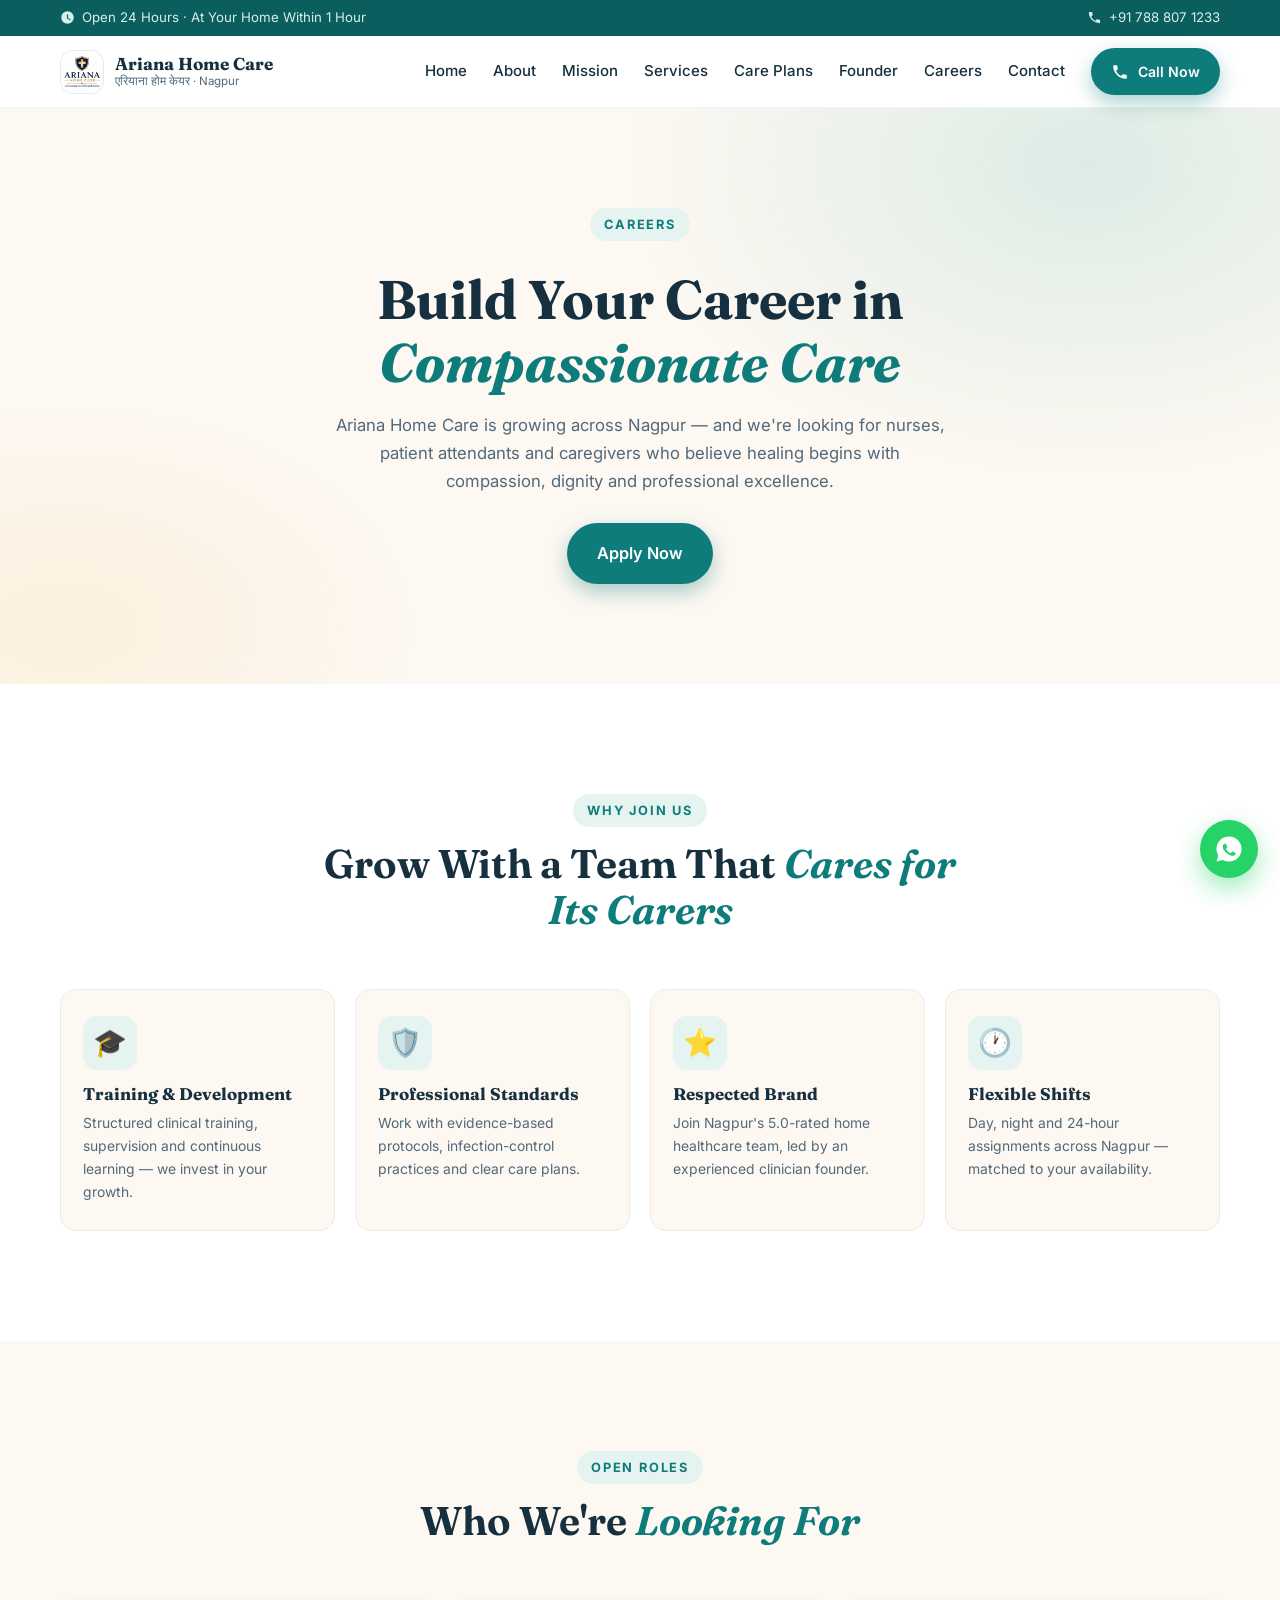
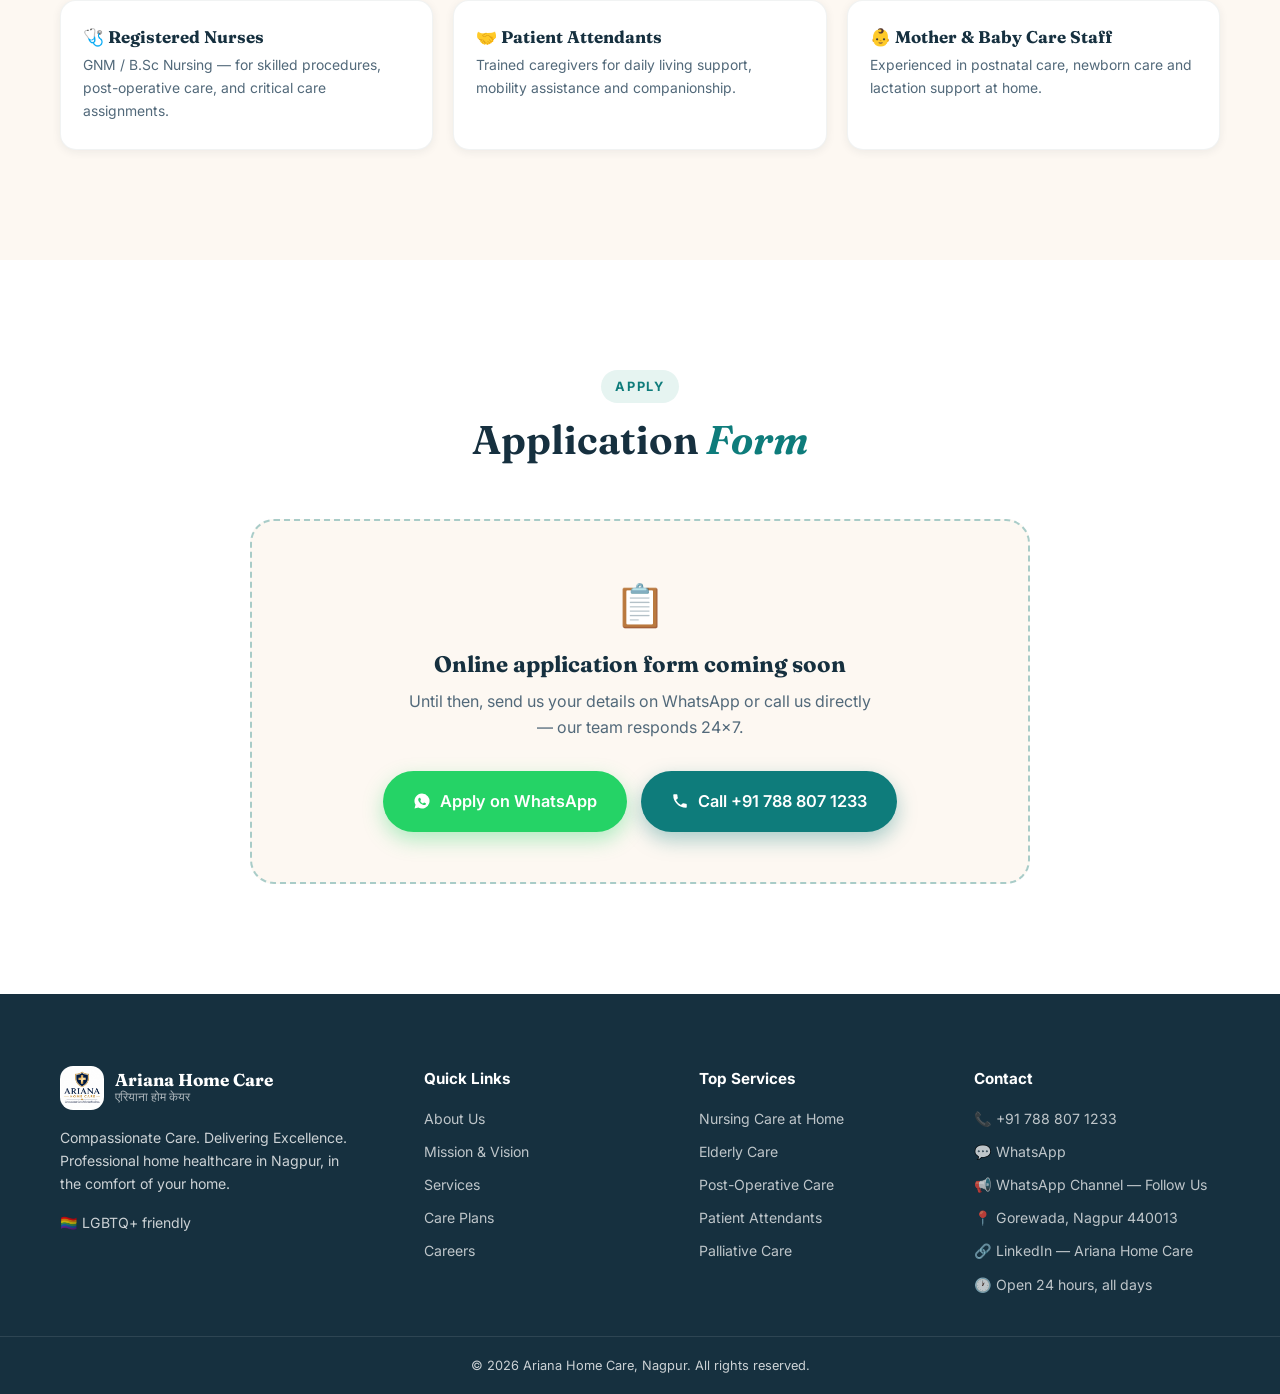
==== commit 07867d45: "Update founder profile and add WhatsApp channel links Founder section now presents Vishal Santosh Ta" ====
--- a/careers.html
+++ b/careers.html
@@ -8,7 +8,7 @@
   <link rel="preconnect" href="https://fonts.googleapis.com">
   <link rel="preconnect" href="https://fonts.gstatic.com" crossorigin>
   <link href="https://fonts.googleapis.com/css2?family=Fraunces:opsz,wght@9..144,500;9..144,600;9..144,700&family=Inter:wght@400;500;600;700&display=swap" rel="stylesheet">
-  <link rel="stylesheet" href="styles.css?v=5">
+  <link rel="stylesheet" href="styles.css?v=8">
   <link rel="icon" href="images/logo.jpeg" type="image/jpeg">
 </head>
 <body>
@@ -214,6 +214,7 @@
         <h4>Contact</h4>
         <a href="tel:+917888071233">📞 +91 788 807 1233</a>
         <a href="https://wa.me/917888071233" target="_blank" rel="noopener">💬 WhatsApp</a>
+        <a href="https://whatsapp.com/channel/0029VbDOOifIyPtXwWVArR0a" target="_blank" rel="noopener">📢 WhatsApp Channel — Follow Us</a>
         <a href="https://maps.app.goo.gl/9BTj2P8yyB4WMgLZ7" target="_blank" rel="noopener">📍 Gorewada, Nagpur 440013</a>
         <a href="https://www.linkedin.com/company/ariana-home-care/" target="_blank" rel="noopener">🔗 LinkedIn — Ariana Home Care</a>
         <span>🕐 Open 24 hours, all days</span>
@@ -235,6 +236,6 @@
     <a href="https://wa.me/917888071233" target="_blank" rel="noopener" class="btn btn-whatsapp">💬 WhatsApp</a>
   </div>
 
-  <script src="script.js?v=3"></script>
+  <script src="script.js?v=8"></script>
 </body>
 </html>
--- a/styles.css
+++ b/styles.css
@@ -886,6 +886,89 @@
 }
 .mobile-callbar .btn { flex: 1; justify-content: center; }
 
+/* ---------- Welcome popup ---------- */
+.welcome-overlay {
+  position: fixed;
+  inset: 0;
+  z-index: 90;
+  background: rgba(22, 48, 63, 0.55);
+  backdrop-filter: blur(4px);
+  display: grid;
+  place-items: center;
+  padding: 20px;
+  opacity: 0;
+  transition: opacity 0.3s ease;
+}
+/* display:grid above would override the browser's [hidden] rule,
+   leaving an invisible layer that blocks every tap on the page */
+.welcome-overlay[hidden] { display: none !important; }
+.welcome-overlay.show { opacity: 1; }
+.welcome-modal {
+  position: relative;
+  background: var(--white);
+  border-radius: var(--radius-lg);
+  box-shadow: var(--shadow-lg);
+  max-width: 430px;
+  width: 100%;
+  padding: clamp(28px, 5vw, 40px) clamp(22px, 4vw, 36px) 26px;
+  text-align: center;
+  transform: translateY(24px) scale(0.96);
+  transition: transform 0.35s cubic-bezier(0.2, 0.8, 0.2, 1);
+}
+.welcome-overlay.show .welcome-modal { transform: translateY(0) scale(1); }
+.welcome-close {
+  position: absolute;
+  top: 14px; right: 14px;
+  width: 38px; height: 38px;
+  border: 0;
+  border-radius: 50%;
+  background: var(--mint);
+  display: grid;
+  place-items: center;
+  cursor: pointer;
+  transition: background 0.2s ease;
+}
+.welcome-close:hover { background: #d3ebe6; }
+.welcome-close svg { width: 15px; height: 15px; fill: var(--teal-dark); }
+.welcome-logo {
+  width: 96px; height: 96px;
+  border-radius: 50%;
+  object-fit: cover;
+  margin: 0 auto 14px;
+  border: 3px solid var(--mint);
+  box-shadow: 0 10px 26px rgba(14, 124, 123, 0.2);
+}
+.welcome-badges {
+  display: flex;
+  justify-content: center;
+  gap: 8px;
+  margin-bottom: 14px;
+  flex-wrap: wrap;
+}
+.welcome-badges span {
+  font-size: 0.75rem;
+  font-weight: 700;
+  color: var(--teal-dark);
+  background: var(--mint);
+  border-radius: 999px;
+  padding: 5px 13px;
+}
+.welcome-modal h2 { font-size: clamp(1.45rem, 4.5vw, 1.8rem); margin-bottom: 10px; }
+.welcome-modal > p { color: var(--slate); font-size: 0.93rem; margin-bottom: 20px; }
+.welcome-actions {
+  display: flex;
+  justify-content: center;
+  gap: 10px;
+  flex-wrap: wrap;
+}
+.welcome-actions .btn { flex: 1 1 150px; justify-content: center; padding: 13px 18px; font-size: 0.95rem; }
+.welcome-note {
+  margin-top: 16px;
+  font-size: 0.8rem;
+  color: var(--slate);
+  font-weight: 500;
+}
+
 /* ---------- Reveal animation ---------- */
 .reveal {
   opacity: 0;
@@ -924,21 +1007,23 @@
   .rating-copy .btn { margin-inline: auto; }
   .contact-grid { grid-template-columns: 1fr; }
 
-  /* Mobile nav — slide-in drawer */
+  /* Mobile nav — compact top sheet, all items visible at once
+     (2-column link grid keeps total height under even small phone screens) */
   .hamburger { display: flex; }
   .nav-links {
     position: fixed;
-    top: 0; right: 0; bottom: 0; left: auto;
-    width: min(330px, 86vw);
+    top: 0; left: 0; right: 0; bottom: auto;
+    width: 100%;
+    max-height: 100dvh;
     background: var(--white);
-    flex-direction: column;
-    justify-content: flex-start;
-    align-items: stretch;
-    gap: 0;
-    padding: 14px 20px 18px;
-    border-radius: 22px 0 0 22px;
-    box-shadow: -20px 0 55px rgba(22, 48, 63, 0.25);
-    transform: translateX(110%);
+    display: grid;
+    grid-template-columns: 1fr 1fr;
+    gap: 9px;
+    align-content: start;
+    padding: 14px 16px 18px;
+    border-radius: 0 0 24px 24px;
+    box-shadow: 0 24px 60px rgba(22, 48, 63, 0.3);
+    transform: translateY(-108%);
     transition: transform 0.32s cubic-bezier(0.2, 0.8, 0.2, 1);
     overflow-y: auto;
     scrollbar-width: none;          /* Firefox */
@@ -946,7 +1031,7 @@
     z-index: 80;
   }
   .nav-links::-webkit-scrollbar { display: none; } /* Chrome/Safari */
-  .nav-links.open { transform: translateX(0); }
+  .nav-links.open { transform: translateY(0); }
 
   .nav-backdrop {
     display: block;
@@ -962,12 +1047,13 @@
   .nav-backdrop.open { opacity: 1; pointer-events: auto; }
 
   .drawer-head {
+    grid-column: 1 / -1;
     display: flex;
     align-items: center;
     gap: 12px;
-    padding-bottom: 12px;
+    padding-bottom: 10px;
     border-bottom: 1px solid rgba(22, 48, 63, 0.08);
-    margin-bottom: 4px;
+    margin-bottom: 2px;
   }
   .drawer-head img {
     width: 40px; height: 40px;
@@ -993,39 +1079,39 @@
   .drawer-close svg { width: 16px; height: 16px; fill: var(--teal-dark); }
 
   .nav-links a:not(.btn) {
-    font-size: 0.95rem;
+    font-size: 0.92rem;
     font-weight: 600;
-    padding: 9px 4px;
-    border-bottom: 1px solid rgba(22, 48, 63, 0.06);
+    padding: 12px 6px;
+    text-align: center;
+    justify-content: center;
     display: flex;
     align-items: center;
-    justify-content: space-between;
+    background: var(--sand);
+    border: 1px solid rgba(22, 48, 63, 0.07);
+    border-radius: 12px;
+    color: var(--ink);
   }
-  .nav-links a:not(.btn)::before { content: none; }
-  .nav-links a:not(.btn)::after {
-    content: "›";
-    position: static;
-    width: auto; height: auto;
-    background: none;
-    font-size: 1.2rem;
-    color: rgba(22, 48, 63, 0.35);
-    transition: none;
+  .nav-links a:not(.btn)::before,
+  .nav-links a:not(.btn)::after { content: none; }
+  .nav-links a.active {
+    background: var(--teal);
+    border-color: var(--teal);
+    color: var(--white);
   }
-  .nav-links a.active { color: var(--teal); }
-  .nav-links a.active::after { color: var(--teal); }
 
   .nav-links .nav-cta {
-    margin-top: 12px;
+    grid-column: 1 / -1;
+    margin-top: 4px;
     justify-content: center;
-    padding: 11px;
+    padding: 12px;
     font-size: 0.95rem;
   }
-  .drawer-foot { display: block; margin-top: 0; }
+  .drawer-foot { grid-column: 1 / -1; display: block; margin-top: 0; }
   /* The sticky call bar at the bottom of the screen already offers
-     WhatsApp, so the drawer skips the duplicate button to fit one screen */
+     WhatsApp, so the menu skips the duplicate button to fit one screen */
   .drawer-foot .btn { display: none; }
   .drawer-note {
-    margin-top: 10px;
+    margin-top: 0;
     text-align: center;
     font-size: 0.8rem;
     font-weight: 600;
